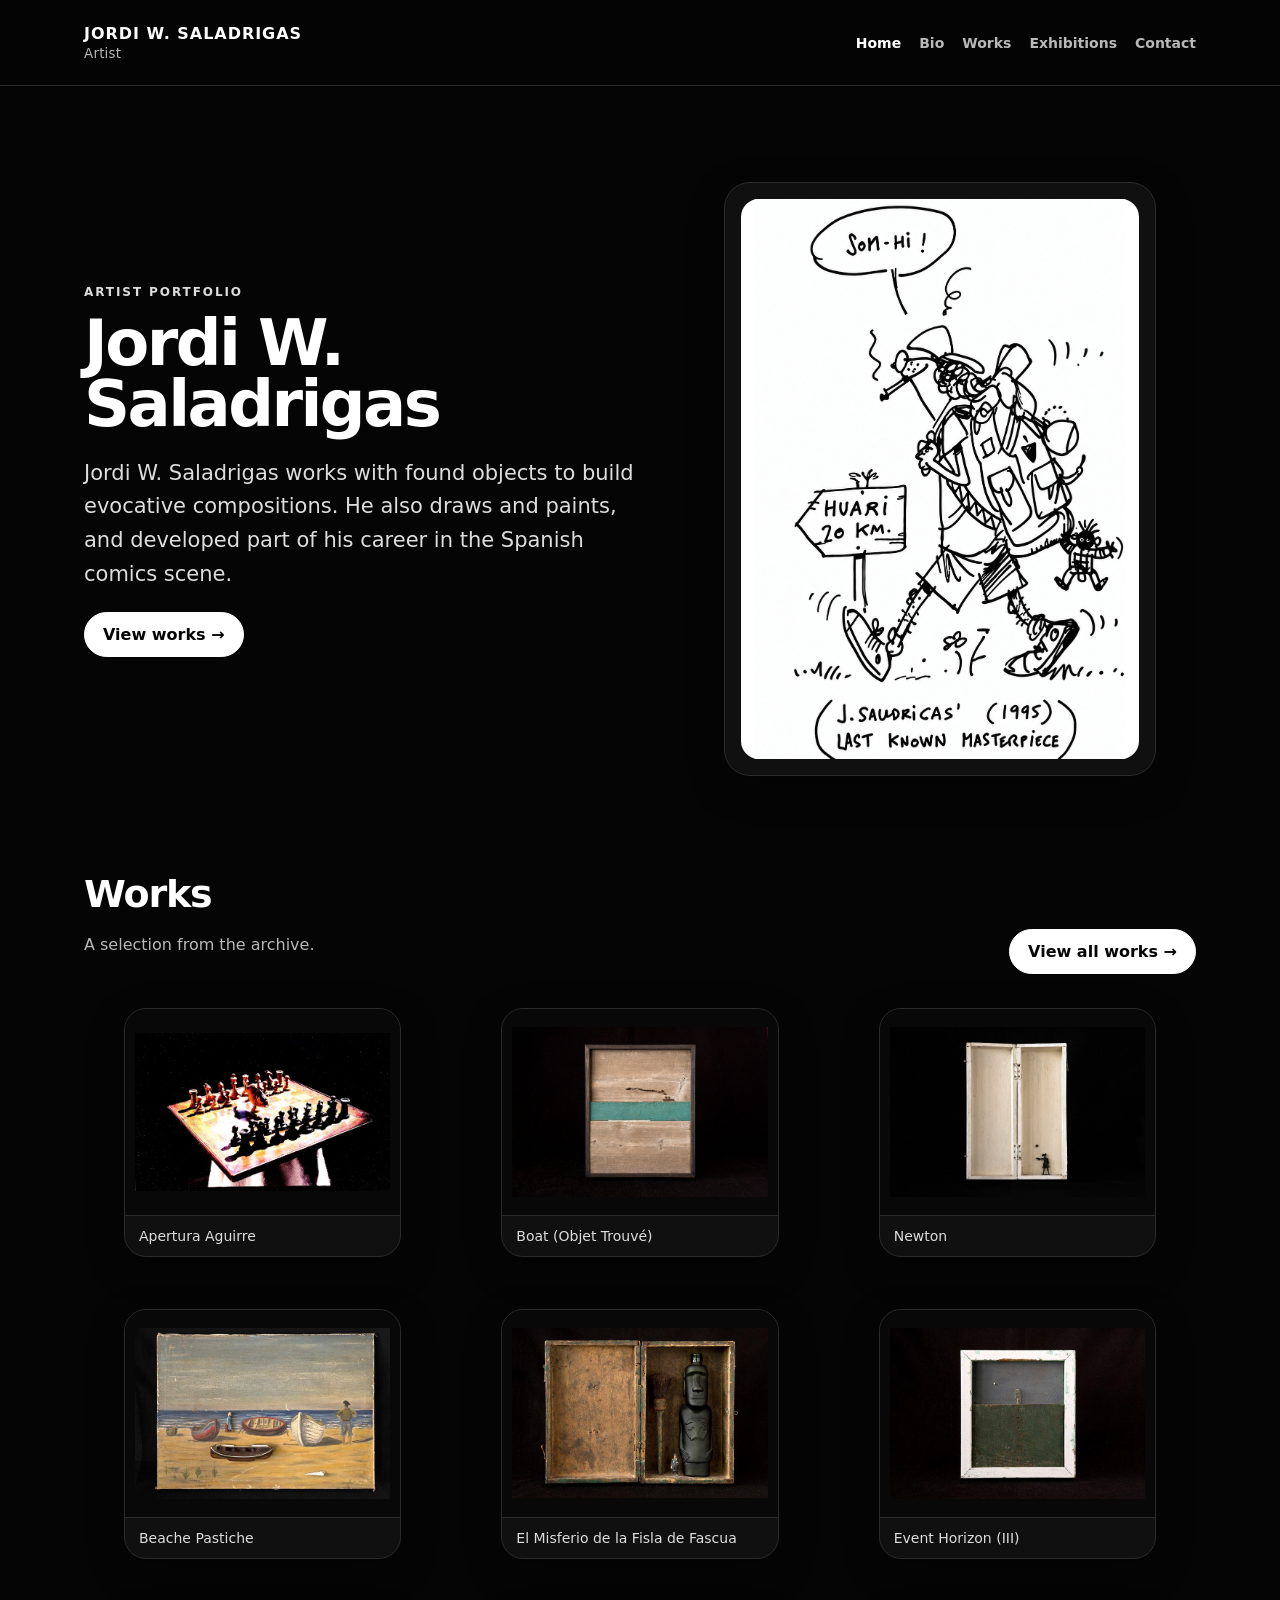
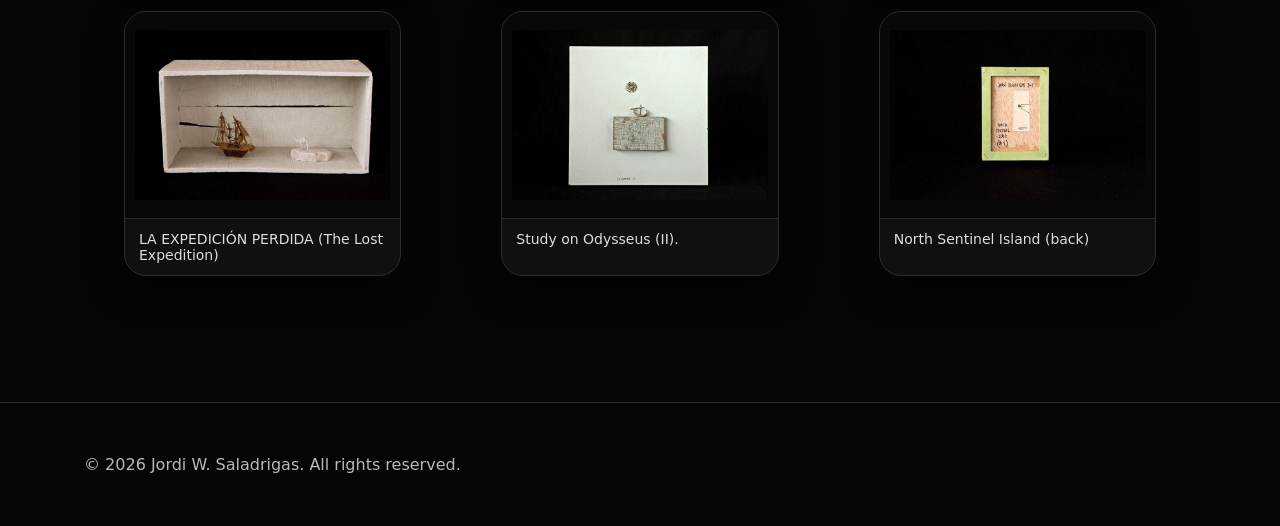
==== index.html @ 81914ebd "Apply renumbered artwork order" ====
<!doctype html><html lang="en"><head><meta charset="utf-8"><meta name="viewport" content="width=device-width, initial-scale=1"><title>Jordi W. Saladrigas — Home</title><link rel="stylesheet" href="styles.css?v=black-organized-1"></head><body><header><div class="wrap nav"><a class="brand" href="index.html">JORDI W. SALADRIGAS<small>Artist</small></a><nav class="menu"><a href="index.html" class="active">Home</a><a href="bio.html">Bio</a><a href="selected-works.html">Works</a><a href="exhibitions.html">Exhibitions</a><a href="contact.html">Contact</a></nav></div></header><main class="wrap"><section class="hero"><div><div class="kicker">Artist portfolio</div><h1>Jordi W. Saladrigas</h1><p class="lead">Jordi W. Saladrigas works with found objects to build evocative compositions. He also draws and paints, and developed part of his career in the Spanish comics scene.</p><p><a class="button" href="selected-works.html">View works →</a></p></div><figure class="hero-card"><img src="assets/hero.jpg?v=2" alt="Featured work" onerror="this.closest('figure').style.display='none'"></figure></section><section class="section"><div class="section-head"><div><h2>Works</h2><p class="sub">A selection from the archive.</p></div><a class="button" href="selected-works.html">View all works →</a></div><div class="grid" id="home-grid"></div></section><dialog id="lb" onclick="if(event.target===this)this.close()"><button class="close" onclick="this.closest('dialog').close()">Close</button><div class="lightbox"><img id="lbimg" alt="Work"></div></dialog></main><footer><div class="wrap">© <span id="y"></span> Jordi W. Saladrigas. All rights reserved.</div></footer><script>
const homeWorks=['01','02','03','07','08','09','10','11','112'];
async function buildHome(){let titles={};try{const r=await fetch('assets/titles.json',{cache:'no-store'});if(r.ok)titles=await r.json()}catch(e){}const grid=document.getElementById('home-grid');homeWorks.forEach(n=>{const file='work'+n+'.jpg',title=(titles[file]||'Untitled').trim()||'Untitled';const f=document.createElement('figure');f.className='tile';f.innerHTML='<img src="assets/'+file+'" alt="'+title+'" loading="lazy"><figcaption class="cap">'+title+'</figcaption>';const img=f.querySelector('img');img.onclick=()=>openLightbox(img);img.onerror=()=>f.remove();grid.appendChild(f)})}
function openLightbox(img){const lb=document.getElementById('lb'),im=document.getElementById('lbimg');im.src=img.src;im.alt=img.alt||'Work';lb.showModal()}
document.addEventListener('DOMContentLoaded',()=>{document.getElementById('y').textContent=new Date().getFullYear();buildHome()});
</script></body></html>
---- styles.css ----
:root{--bg:#050505;--paper:#101010;--ink:#fff;--muted:#b8b8b8;--line:#2b2b2b;--accent:#fff;--shadow:0 12px 35px rgba(0,0,0,.34)}
*{box-sizing:border-box}html{scroll-behavior:smooth}html,body{margin:0!important;padding:0!important;background:var(--bg)!important;color:var(--ink)!important;font-family:Inter,system-ui,-apple-system,Segoe UI,Roboto,Arial,sans-serif;overflow-x:hidden}body{min-width:0}a{color:inherit;text-decoration:none}img{max-width:100%;display:block}.wrap{width:100%;max-width:1160px;margin:0 auto;padding:24px}
header{position:sticky;top:0;z-index:10;background:rgba(5,5,5,.94)!important;backdrop-filter:blur(10px);border-bottom:1px solid var(--line)}.nav{display:flex;align-items:center;justify-content:space-between;gap:24px}.brand{font-weight:800;letter-spacing:.06em;font-size:16px;flex:0 0 auto}.brand small{display:block;font-weight:400;letter-spacing:.02em;color:var(--muted);margin-top:3px}.menu{display:flex;gap:18px;align-items:center;justify-content:flex-end;flex-wrap:wrap;font-weight:600;font-size:14px;color:var(--muted)}.menu a.active,.menu a:hover{color:var(--ink)}
.hero{display:grid;grid-template-columns:minmax(0,1.05fr) minmax(0,.95fr);gap:34px;align-items:center;padding:56px 0 34px}.kicker{text-transform:uppercase;letter-spacing:.16em;color:#ddd;font-size:12px;font-weight:800}h1{font-size:clamp(34px,5vw,64px);line-height:.96;margin:14px 0 18px;letter-spacing:-.04em}h2{font-size:clamp(25px,3vw,38px);margin:0 0 14px;letter-spacing:-.03em}h3{font-size:20px;margin:0 0 12px}.lead{font-size:clamp(17px,1.7vw,21px);line-height:1.6;color:#ddd;max-width:680px}.sub{color:var(--muted);line-height:1.6}
.hero-card,.hero-figure{background:var(--paper)!important;border:1px solid var(--line);border-radius:26px;padding:16px;box-shadow:var(--shadow);overflow:hidden}.hero-card img,.hero-figure img{width:100%;max-height:560px;object-fit:contain;border-radius:18px;background:#fff}.section{padding:46px 0;scroll-margin-top:90px}.section-head{display:flex;align-items:flex-end;justify-content:space-between;gap:20px;margin-bottom:18px}.grid{display:grid;grid-template-columns:repeat(3,minmax(0,1fr));gap:20px}.tile{position:relative;background:var(--paper)!important;border:1px solid var(--line);border-radius:22px;overflow:hidden;box-shadow:var(--shadow)}.tile img{width:100%;aspect-ratio:4/3;object-fit:contain;background:#080808;cursor:zoom-in;padding:10px}.tile .cap,.cap{position:static!important;padding:12px 14px;color:#ddd!important;font-size:14px;border-top:1px solid var(--line);background:transparent!important}
.card{background:var(--paper)!important;border:1px solid var(--line);border-radius:24px;padding:24px;box-shadow:var(--shadow);line-height:1.7;max-width:100%;overflow-wrap:anywhere}.list{list-style:none;margin:0;padding:0}.list li{padding:14px 0;border-bottom:1px solid var(--line);color:#ddd}.button{display:inline-flex;align-items:center;gap:8px;background:#fff;color:#050505;border:1px solid #fff;border-radius:999px;padding:12px 18px;font-weight:700}.button:hover{background:#d8d8d8;border-color:#d8d8d8}.button:focus-visible,a:focus-visible,button:focus-visible{outline:3px solid #fff;outline-offset:3px}footer{border-top:1px solid var(--line);color:var(--muted);padding:28px 0;margin-top:40px}dialog{border:none;padding:0;background:transparent}dialog::backdrop{background:rgba(0,0,0,.88)}.lightbox{max-width:min(94vw,1180px);max-height:92vh}.lightbox img{max-width:100%;max-height:90vh;width:auto;height:auto;background:#fff}.close{position:fixed;top:18px;right:20px;border:1px solid rgba(255,255,255,.4);background:rgba(0,0,0,.72);color:#fff;border-radius:999px;padding:9px 14px;cursor:pointer;font-weight:700}
@media(max-width:880px){.wrap{padding:20px}.hero{grid-template-columns:1fr;padding-top:28px}.grid{grid-template-columns:repeat(2,minmax(0,1fr))}.section-head{align-items:flex-start;flex-direction:column}}@media(max-width:560px){.wrap{padding:16px}.nav{flex-direction:column;align-items:flex-start;gap:12px}.brand{font-size:15px}.menu{width:100%;display:grid;grid-template-columns:repeat(2,minmax(0,1fr));gap:8px;font-size:13px}.menu a{padding:9px 10px;border:1px solid var(--line);border-radius:999px;background:#101010;text-align:center;white-space:normal}h1{font-size:36px;line-height:1.02}h2{font-size:28px}.hero{gap:20px;padding:28px 0 20px}.section{padding:30px 0}.grid{grid-template-columns:1fr;gap:16px}.button{width:100%;justify-content:center;text-align:center;white-space:normal}.card{padding:18px}}
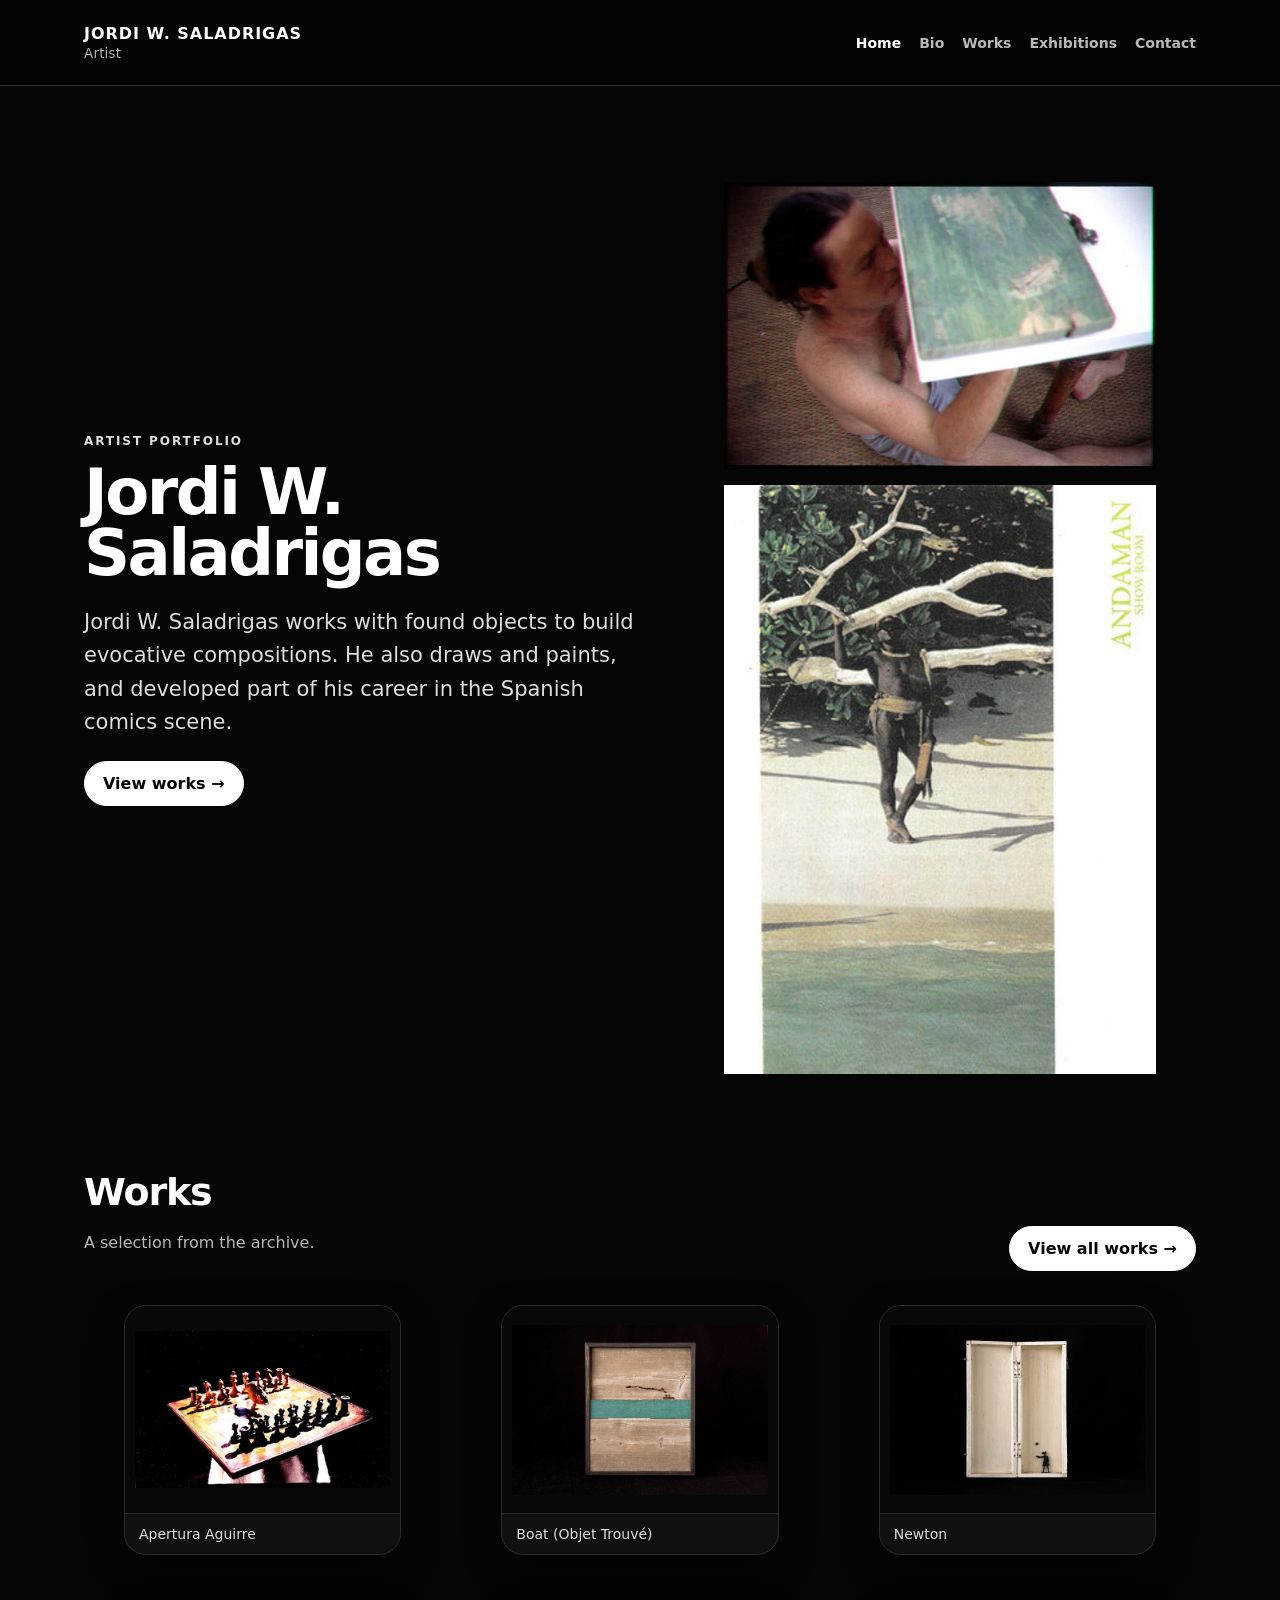
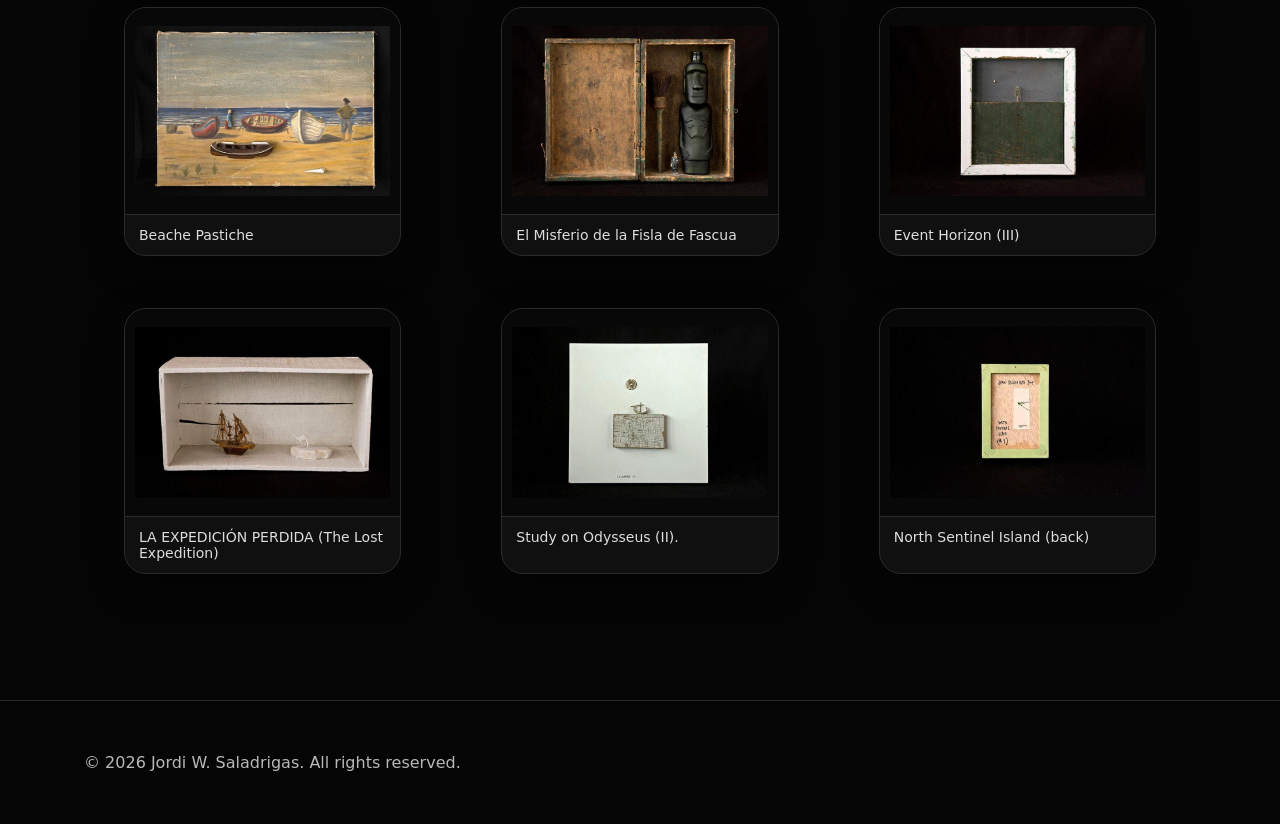
==== commit 87bbccc6: "Feature archive images on homepage" ====
--- a/index.html
+++ b/index.html
@@ -1,4 +1,4 @@
-<!doctype html><html lang="en"><head><meta charset="utf-8"><meta name="viewport" content="width=device-width, initial-scale=1"><title>Jordi W. Saladrigas — Home</title><link rel="stylesheet" href="styles.css?v=black-organized-1"></head><body><header><div class="wrap nav"><a class="brand" href="index.html">JORDI W. SALADRIGAS<small>Artist</small></a><nav class="menu"><a href="index.html" class="active">Home</a><a href="bio.html">Bio</a><a href="selected-works.html">Works</a><a href="exhibitions.html">Exhibitions</a><a href="contact.html">Contact</a></nav></div></header><main class="wrap"><section class="hero"><div><div class="kicker">Artist portfolio</div><h1>Jordi W. Saladrigas</h1><p class="lead">Jordi W. Saladrigas works with found objects to build evocative compositions. He also draws and paints, and developed part of his career in the Spanish comics scene.</p><p><a class="button" href="selected-works.html">View works →</a></p></div><figure class="hero-card"><img src="assets/hero.jpg?v=2" alt="Featured work" onerror="this.closest('figure').style.display='none'"></figure></section><section class="section"><div class="section-head"><div><h2>Works</h2><p class="sub">A selection from the archive.</p></div><a class="button" href="selected-works.html">View all works →</a></div><div class="grid" id="home-grid"></div></section><dialog id="lb" onclick="if(event.target===this)this.close()"><button class="close" onclick="this.closest('dialog').close()">Close</button><div class="lightbox"><img id="lbimg" alt="Work"></div></dialog></main><footer><div class="wrap">© <span id="y"></span> Jordi W. Saladrigas. All rights reserved.</div></footer><script>
+<!doctype html><html lang="en"><head><meta charset="utf-8"><meta name="viewport" content="width=device-width, initial-scale=1"><title>Jordi W. Saladrigas — Home</title><link rel="stylesheet" href="styles.css?v=main-feature-2"></head><body><header><div class="wrap nav"><a class="brand" href="index.html">JORDI W. SALADRIGAS<small>Artist</small></a><nav class="menu"><a href="index.html" class="active">Home</a><a href="bio.html">Bio</a><a href="selected-works.html">Works</a><a href="exhibitions.html">Exhibitions</a><a href="contact.html">Contact</a></nav></div></header><main class="wrap"><section class="hero"><div><div class="kicker">Artist portfolio</div><h1>Jordi W. Saladrigas</h1><p class="lead">Jordi W. Saladrigas works with found objects to build evocative compositions. He also draws and paints, and developed part of his career in the Spanish comics scene.</p><p><a class="button" href="selected-works.html">View works →</a></p></div><div class="hero-pair" aria-label="Archive images"><figure><img src="assets/JWS20.jpg" alt="Jordi W. Saladrigas in the studio"></figure><figure><img src="assets/poster30.jpg" alt="Andaman Shop Room poster"></figure></div></section><section class="section"><div class="section-head"><div><h2>Works</h2><p class="sub">A selection from the archive.</p></div><a class="button" href="selected-works.html">View all works →</a></div><div class="grid" id="home-grid"></div></section><dialog id="lb" onclick="if(event.target===this)this.close()"><button class="close" onclick="this.closest('dialog').close()">Close</button><div class="lightbox"><img id="lbimg" alt="Work"></div></dialog></main><footer><div class="wrap">© <span id="y"></span> Jordi W. Saladrigas. All rights reserved.</div></footer><script>
 const homeWorks=['01','02','03','07','08','09','10','11','112'];
 async function buildHome(){let titles={};try{const r=await fetch('assets/titles.json',{cache:'no-store'});if(r.ok)titles=await r.json()}catch(e){}const grid=document.getElementById('home-grid');homeWorks.forEach(n=>{const file='work'+n+'.jpg',title=(titles[file]||'Untitled').trim()||'Untitled';const f=document.createElement('figure');f.className='tile';f.innerHTML='<img src="assets/'+file+'" alt="'+title+'" loading="lazy"><figcaption class="cap">'+title+'</figcaption>';const img=f.querySelector('img');img.onclick=()=>openLightbox(img);img.onerror=()=>f.remove();grid.appendChild(f)})}
 function openLightbox(img){const lb=document.getElementById('lb'),im=document.getElementById('lbimg');im.src=img.src;im.alt=img.alt||'Work';lb.showModal()}
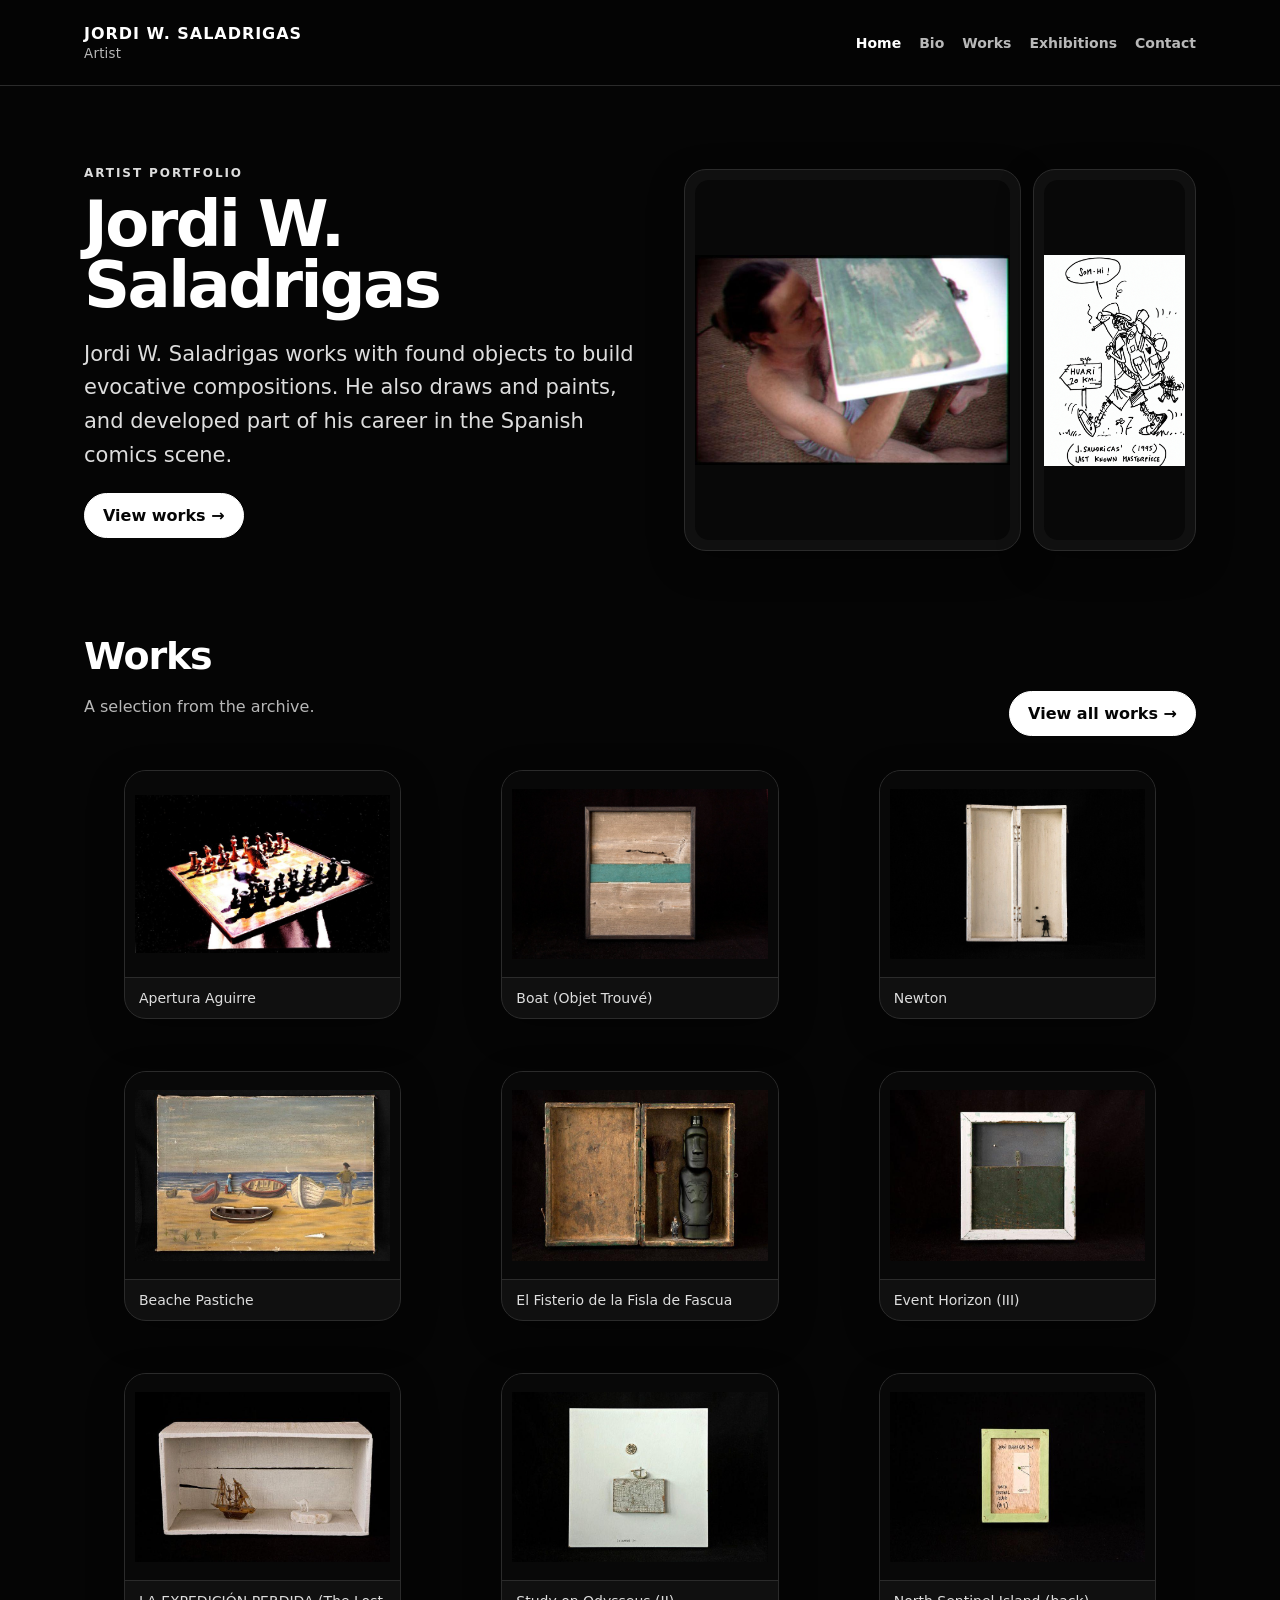
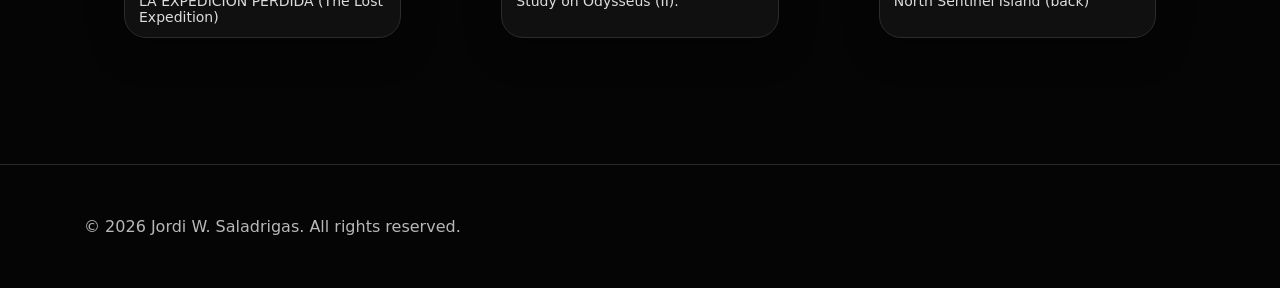
==== commit 1b61165d: "Feature self portrait on landing page" ====
--- a/index.html
+++ b/index.html
@@ -1,6 +1 @@
-<!doctype html><html lang="en"><head><meta charset="utf-8"><meta name="viewport" content="width=device-width, initial-scale=1"><title>Jordi W. Saladrigas — Home</title><link rel="stylesheet" href="styles.css?v=main-feature-2"></head><body><header><div class="wrap nav"><a class="brand" href="index.html">JORDI W. SALADRIGAS<small>Artist</small></a><nav class="menu"><a href="index.html" class="active">Home</a><a href="bio.html">Bio</a><a href="selected-works.html">Works</a><a href="exhibitions.html">Exhibitions</a><a href="contact.html">Contact</a></nav></div></header><main class="wrap"><section class="hero"><div><div class="kicker">Artist portfolio</div><h1>Jordi W. Saladrigas</h1><p class="lead">Jordi W. Saladrigas works with found objects to build evocative compositions. He also draws and paints, and developed part of his career in the Spanish comics scene.</p><p><a class="button" href="selected-works.html">View works →</a></p></div><div class="hero-pair" aria-label="Archive images"><figure><img src="assets/JWS20.jpg" alt="Jordi W. Saladrigas in the studio"></figure><figure><img src="assets/poster30.jpg" alt="Andaman Shop Room poster"></figure></div></section><section class="section"><div class="section-head"><div><h2>Works</h2><p class="sub">A selection from the archive.</p></div><a class="button" href="selected-works.html">View all works →</a></div><div class="grid" id="home-grid"></div></section><dialog id="lb" onclick="if(event.target===this)this.close()"><button class="close" onclick="this.closest('dialog').close()">Close</button><div class="lightbox"><img id="lbimg" alt="Work"></div></dialog></main><footer><div class="wrap">© <span id="y"></span> Jordi W. Saladrigas. All rights reserved.</div></footer><script>
-const homeWorks=['01','02','03','07','08','09','10','11','112'];
-async function buildHome(){let titles={};try{const r=await fetch('assets/titles.json',{cache:'no-store'});if(r.ok)titles=await r.json()}catch(e){}const grid=document.getElementById('home-grid');homeWorks.forEach(n=>{const file='work'+n+'.jpg',title=(titles[file]||'Untitled').trim()||'Untitled';const f=document.createElement('figure');f.className='tile';f.innerHTML='<img src="assets/'+file+'" alt="'+title+'" loading="lazy"><figcaption class="cap">'+title+'</figcaption>';const img=f.querySelector('img');img.onclick=()=>openLightbox(img);img.onerror=()=>f.remove();grid.appendChild(f)})}
-function openLightbox(img){const lb=document.getElementById('lb'),im=document.getElementById('lbimg');im.src=img.src;im.alt=img.alt||'Work';lb.showModal()}
-document.addEventListener('DOMContentLoaded',()=>{document.getElementById('y').textContent=new Date().getFullYear();buildHome()});
-</script></body></html>
+<!doctype html><html lang="en"><head><meta charset="utf-8"><meta name="viewport" content="width=device-width, initial-scale=1"><title>Jordi W. Saladrigas — Home</title><link rel="stylesheet" href="styles.css?v=main-feature-2"></head><body><header><div class="wrap nav"><a class="brand" href="index.html">JORDI W. SALADRIGAS<small>Artist</small></a><nav class="menu"><a href="index.html" class="active">Home</a><a href="bio.html">Bio</a><a href="selected-works.html">Works</a><a href="exhibitions.html">Exhibitions</a><a href="contact.html">Contact</a></nav></div></header><main class="wrap"><section class="hero"><div><div class="kicker">Artist portfolio</div><h1>Jordi W. Saladrigas</h1><p class="lead">Jordi W. Saladrigas works with found objects to build evocative compositions. He also draws and paints, and developed part of his career in the Spanish comics scene.</p><p><a class="button" href="selected-works.html">View works →</a></p></div><div class="hero-pair" aria-label="Archive images"><figure><img src="assets/JWS20.jpg" alt="Jordi W. Saladrigas in the studio"></figure><figure><img src="assets/work61.jpg" alt="Self Portrait in South America"></figure></div></section><section class="section"><div class="section-head"><div><h2>Works</h2><p class="sub">A selection from the archive.</p></div><a class="button" href="selected-works.html">View all works →</a></div><div class="grid" id="home-grid"></div></section><dialog id="lb" onclick="if(event.target===this)this.close()"><button class="close" onclick="this.closest('dialog').close()">Close</button><div class="lightbox"><img id="lbimg" alt="Work"></div></dialog></main><footer><div class="wrap">© <span id="y"></span> Jordi W. Saladrigas. All rights reserved.</div></footer><script>const homeWorks=['01','02','03','07','08','09','10','11','112'];async function buildHome(){let titles={};try{const r=await fetch('assets/titles.json',{cache:'no-store'});if(r.ok)titles=await r.json()}catch(e){}const grid=document.getElementById('home-grid');homeWorks.forEach(n=>{const file='work'+n+'.jpg',title=(titles[file]||'Untitled').trim()||'Untitled';const f=document.createElement('figure');f.className='tile';f.innerHTML='<img src="assets/'+file+'" alt="'+title+'" loading="lazy"><figcaption class="cap">'+title+'</figcaption>';const img=f.querySelector('img');img.onclick=()=>openLightbox(img);img.onerror=()=>f.remove();grid.appendChild(f)})}function openLightbox(img){const lb=document.getElementById('lb'),im=document.getElementById('lbimg');im.src=img.src;im.alt=img.alt||'Work';lb.showModal()}document.addEventListener('DOMContentLoaded',()=>{document.getElementById('y').textContent=new Date().getFullYear();buildHome()});</script></body></html>
--- a/styles.css
+++ b/styles.css
@@ -2,6 +2,8 @@
 *{box-sizing:border-box}html{scroll-behavior:smooth}html,body{margin:0!important;padding:0!important;background:var(--bg)!important;color:var(--ink)!important;font-family:Inter,system-ui,-apple-system,Segoe UI,Roboto,Arial,sans-serif;overflow-x:hidden}body{min-width:0}a{color:inherit;text-decoration:none}img{max-width:100%;display:block}.wrap{width:100%;max-width:1160px;margin:0 auto;padding:24px}
 header{position:sticky;top:0;z-index:10;background:rgba(5,5,5,.94)!important;backdrop-filter:blur(10px);border-bottom:1px solid var(--line)}.nav{display:flex;align-items:center;justify-content:space-between;gap:24px}.brand{font-weight:800;letter-spacing:.06em;font-size:16px;flex:0 0 auto}.brand small{display:block;font-weight:400;letter-spacing:.02em;color:var(--muted);margin-top:3px}.menu{display:flex;gap:18px;align-items:center;justify-content:flex-end;flex-wrap:wrap;font-weight:600;font-size:14px;color:var(--muted)}.menu a.active,.menu a:hover{color:var(--ink)}
 .hero{display:grid;grid-template-columns:minmax(0,1.05fr) minmax(0,.95fr);gap:34px;align-items:center;padding:56px 0 34px}.kicker{text-transform:uppercase;letter-spacing:.16em;color:#ddd;font-size:12px;font-weight:800}h1{font-size:clamp(34px,5vw,64px);line-height:.96;margin:14px 0 18px;letter-spacing:-.04em}h2{font-size:clamp(25px,3vw,38px);margin:0 0 14px;letter-spacing:-.03em}h3{font-size:20px;margin:0 0 12px}.lead{font-size:clamp(17px,1.7vw,21px);line-height:1.6;color:#ddd;max-width:680px}.sub{color:var(--muted);line-height:1.6}
-.hero-card,.hero-figure{background:var(--paper)!important;border:1px solid var(--line);border-radius:26px;padding:16px;box-shadow:var(--shadow);overflow:hidden}.hero-card img,.hero-figure img{width:100%;max-height:560px;object-fit:contain;border-radius:18px;background:#fff}.section{padding:46px 0;scroll-margin-top:90px}.section-head{display:flex;align-items:flex-end;justify-content:space-between;gap:20px;margin-bottom:18px}.grid{display:grid;grid-template-columns:repeat(3,minmax(0,1fr));gap:20px}.tile{position:relative;background:var(--paper)!important;border:1px solid var(--line);border-radius:22px;overflow:hidden;box-shadow:var(--shadow)}.tile img{width:100%;aspect-ratio:4/3;object-fit:contain;background:#080808;cursor:zoom-in;padding:10px}.tile .cap,.cap{position:static!important;padding:12px 14px;color:#ddd!important;font-size:14px;border-top:1px solid var(--line);background:transparent!important}
+.hero-card,.hero-figure{background:var(--paper)!important;border:1px solid var(--line);border-radius:26px;padding:16px;box-shadow:var(--shadow);overflow:hidden}.hero-card img,.hero-figure img{width:100%;max-height:560px;object-fit:contain;border-radius:18px;background:#080808}.hero-pair{display:grid;grid-template-columns:minmax(0,1.35fr) minmax(0,.65fr);gap:12px;align-items:stretch}.hero-pair figure{margin:0;background:var(--paper);border:1px solid var(--line);border-radius:22px;padding:10px;box-shadow:var(--shadow);overflow:hidden}.hero-pair img{width:100%;height:100%;min-height:360px;max-height:520px;object-fit:contain;border-radius:14px;background:#080808}.section{padding:46px 0;scroll-margin-top:90px}.section-head{display:flex;align-items:flex-end;justify-content:space-between;gap:20px;margin-bottom:18px}.grid{display:grid;grid-template-columns:repeat(3,minmax(0,1fr));gap:20px}.tile{position:relative;background:var(--paper)!important;border:1px solid var(--line);border-radius:22px;overflow:hidden;box-shadow:var(--shadow)}.tile img{width:100%;aspect-ratio:4/3;object-fit:contain;background:#080808;cursor:zoom-in;padding:10px}.tile .cap,.cap{position:static!important;padding:12px 14px;color:#ddd!important;font-size:14px;border-top:1px solid var(--line);background:transparent!important}
 .card{background:var(--paper)!important;border:1px solid var(--line);border-radius:24px;padding:24px;box-shadow:var(--shadow);line-height:1.7;max-width:100%;overflow-wrap:anywhere}.list{list-style:none;margin:0;padding:0}.list li{padding:14px 0;border-bottom:1px solid var(--line);color:#ddd}.button{display:inline-flex;align-items:center;gap:8px;background:#fff;color:#050505;border:1px solid #fff;border-radius:999px;padding:12px 18px;font-weight:700}.button:hover{background:#d8d8d8;border-color:#d8d8d8}.button:focus-visible,a:focus-visible,button:focus-visible{outline:3px solid #fff;outline-offset:3px}footer{border-top:1px solid var(--line);color:var(--muted);padding:28px 0;margin-top:40px}dialog{border:none;padding:0;background:transparent}dialog::backdrop{background:rgba(0,0,0,.88)}.lightbox{max-width:min(94vw,1180px);max-height:92vh}.lightbox img{max-width:100%;max-height:90vh;width:auto;height:auto;background:#fff}.close{position:fixed;top:18px;right:20px;border:1px solid rgba(255,255,255,.4);background:rgba(0,0,0,.72);color:#fff;border-radius:999px;padding:9px 14px;cursor:pointer;font-weight:700}
 @media(max-width:880px){.wrap{padding:20px}.hero{grid-template-columns:1fr;padding-top:28px}.grid{grid-template-columns:repeat(2,minmax(0,1fr))}.section-head{align-items:flex-start;flex-direction:column}}@media(max-width:560px){.wrap{padding:16px}.nav{flex-direction:column;align-items:flex-start;gap:12px}.brand{font-size:15px}.menu{width:100%;display:grid;grid-template-columns:repeat(2,minmax(0,1fr));gap:8px;font-size:13px}.menu a{padding:9px 10px;border:1px solid var(--line);border-radius:999px;background:#101010;text-align:center;white-space:normal}h1{font-size:36px;line-height:1.02}h2{font-size:28px}.hero{gap:20px;padding:28px 0 20px}.section{padding:30px 0}.grid{grid-template-columns:1fr;gap:16px}.button{width:100%;justify-content:center;text-align:center;white-space:normal}.card{padding:18px}}
+
+.series-tile{cursor:pointer}.series-tile img{cursor:pointer}.series-tile:focus-visible{outline:3px solid #fff;outline-offset:4px}.series-count{position:absolute;top:12px;right:12px;background:rgba(5,5,5,.84);color:#fff;border:1px solid rgba(255,255,255,.28);border-radius:999px;padding:7px 10px;font-size:12px;font-weight:700;pointer-events:none}.detail-head{padding-bottom:20px}.detail-head h1{margin-top:30px}.back-link{display:inline-block;color:var(--muted);font-weight:700}.back-link:hover{color:#fff}.detail-grid{display:grid;grid-template-columns:repeat(2,minmax(0,1fr));gap:24px}.detail-image{margin:0;background:var(--paper);border:1px solid var(--line);border-radius:22px;overflow:hidden;box-shadow:var(--shadow)}.detail-image img{width:100%;height:min(70vh,760px);object-fit:contain;background:#080808;cursor:zoom-in;padding:12px}.detail-image figcaption{padding:12px 14px;color:var(--muted);font-size:13px;border-top:1px solid var(--line)}@media(max-width:700px){.detail-grid{grid-template-columns:1fr}.detail-image img{height:auto;max-height:76vh}}
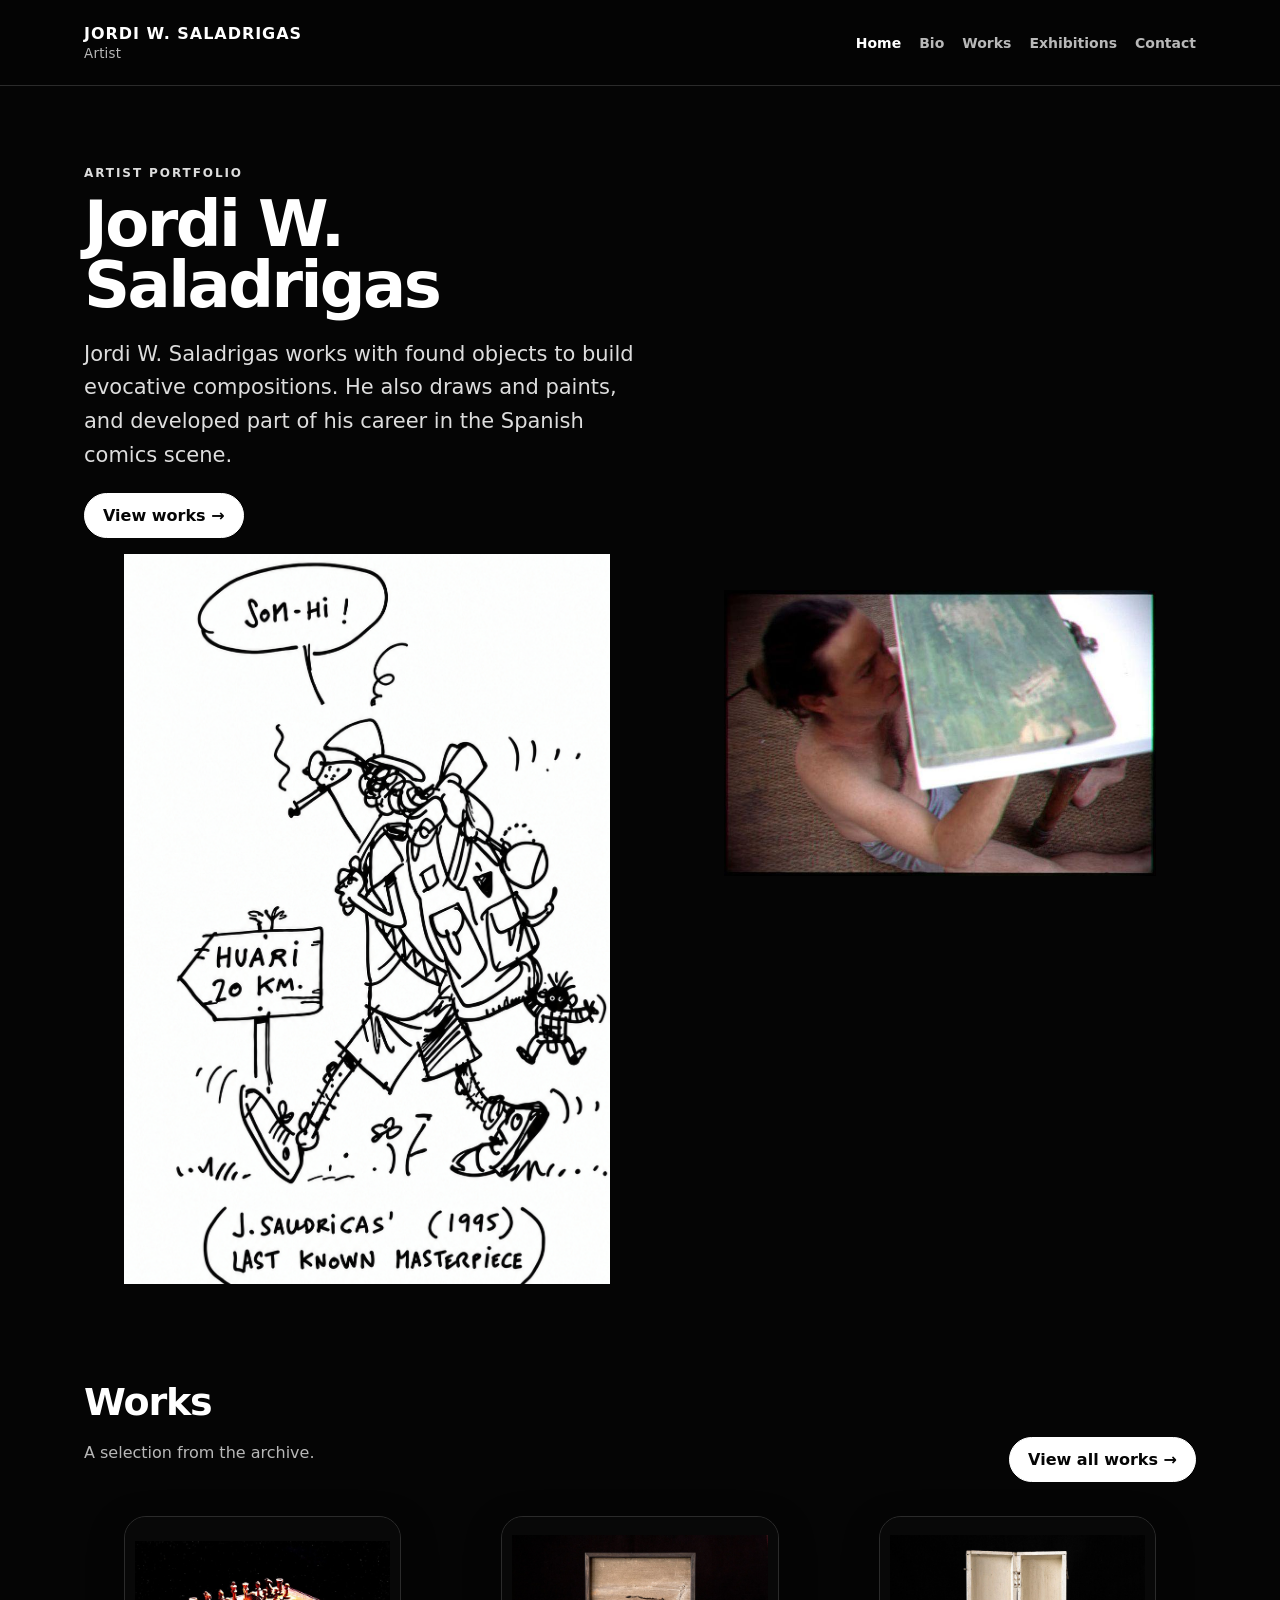
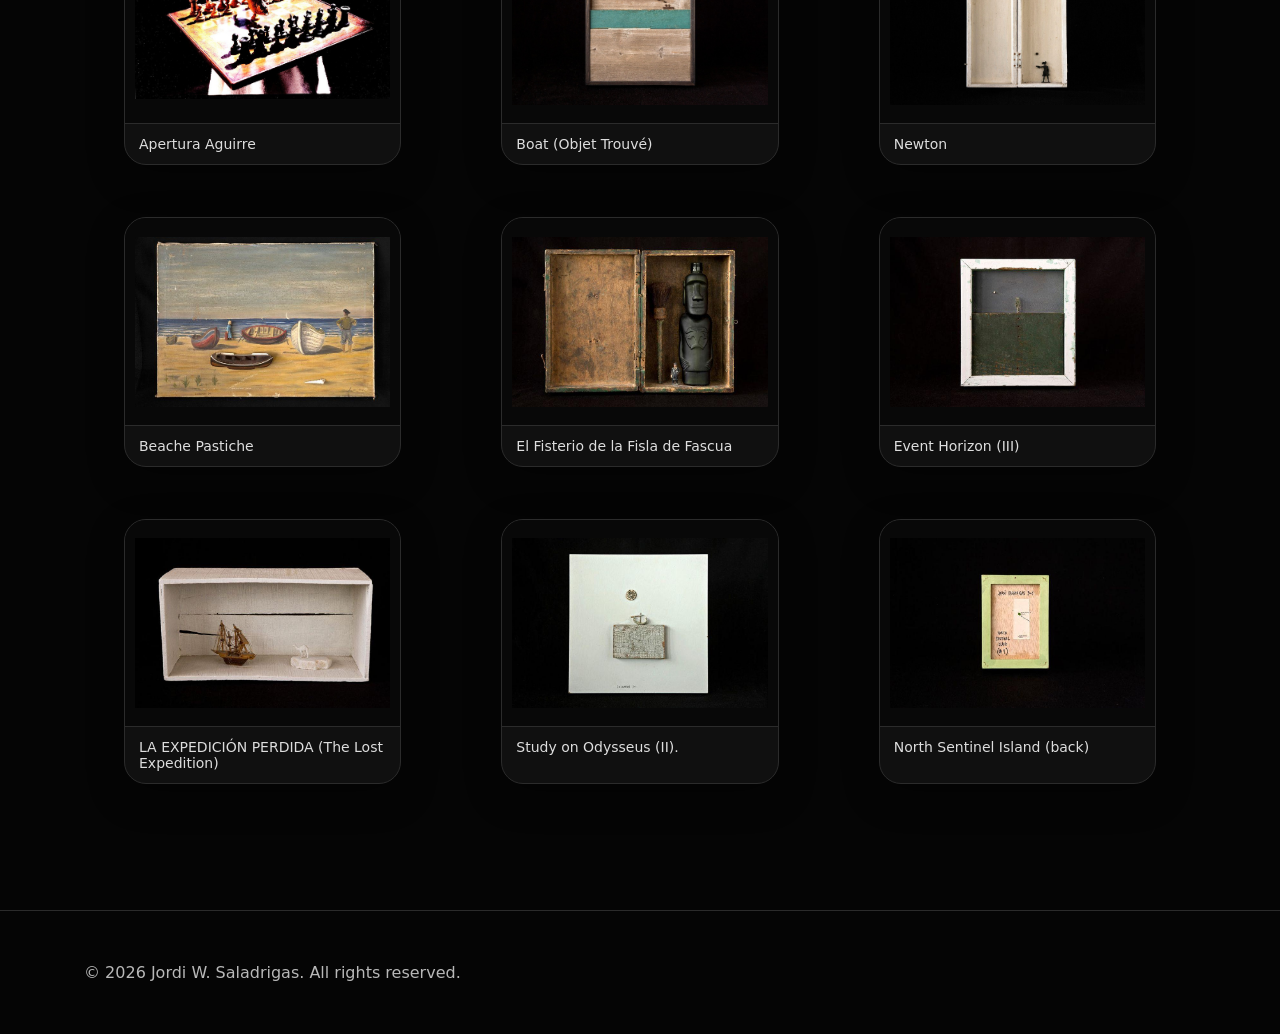
==== commit 9db00f2d: "Refine landing page hero layout" ====
--- a/index.html
+++ b/index.html
@@ -1 +1 @@
-<!doctype html><html lang="en"><head><meta charset="utf-8"><meta name="viewport" content="width=device-width, initial-scale=1"><title>Jordi W. Saladrigas — Home</title><link rel="stylesheet" href="styles.css?v=main-feature-2"></head><body><header><div class="wrap nav"><a class="brand" href="index.html">JORDI W. SALADRIGAS<small>Artist</small></a><nav class="menu"><a href="index.html" class="active">Home</a><a href="bio.html">Bio</a><a href="selected-works.html">Works</a><a href="exhibitions.html">Exhibitions</a><a href="contact.html">Contact</a></nav></div></header><main class="wrap"><section class="hero"><div><div class="kicker">Artist portfolio</div><h1>Jordi W. Saladrigas</h1><p class="lead">Jordi W. Saladrigas works with found objects to build evocative compositions. He also draws and paints, and developed part of his career in the Spanish comics scene.</p><p><a class="button" href="selected-works.html">View works →</a></p></div><div class="hero-pair" aria-label="Archive images"><figure><img src="assets/JWS20.jpg" alt="Jordi W. Saladrigas in the studio"></figure><figure><img src="assets/work61.jpg" alt="Self Portrait in South America"></figure></div></section><section class="section"><div class="section-head"><div><h2>Works</h2><p class="sub">A selection from the archive.</p></div><a class="button" href="selected-works.html">View all works →</a></div><div class="grid" id="home-grid"></div></section><dialog id="lb" onclick="if(event.target===this)this.close()"><button class="close" onclick="this.closest('dialog').close()">Close</button><div class="lightbox"><img id="lbimg" alt="Work"></div></dialog></main><footer><div class="wrap">© <span id="y"></span> Jordi W. Saladrigas. All rights reserved.</div></footer><script>const homeWorks=['01','02','03','07','08','09','10','11','112'];async function buildHome(){let titles={};try{const r=await fetch('assets/titles.json',{cache:'no-store'});if(r.ok)titles=await r.json()}catch(e){}const grid=document.getElementById('home-grid');homeWorks.forEach(n=>{const file='work'+n+'.jpg',title=(titles[file]||'Untitled').trim()||'Untitled';const f=document.createElement('figure');f.className='tile';f.innerHTML='<img src="assets/'+file+'" alt="'+title+'" loading="lazy"><figcaption class="cap">'+title+'</figcaption>';const img=f.querySelector('img');img.onclick=()=>openLightbox(img);img.onerror=()=>f.remove();grid.appendChild(f)})}function openLightbox(img){const lb=document.getElementById('lb'),im=document.getElementById('lbimg');im.src=img.src;im.alt=img.alt||'Work';lb.showModal()}document.addEventListener('DOMContentLoaded',()=>{document.getElementById('y').textContent=new Date().getFullYear();buildHome()});</script></body></html>
+<!doctype html><html lang="en"><head><meta charset="utf-8"><meta name="viewport" content="width=device-width, initial-scale=1"><title>Jordi W. Saladrigas — Home</title><link rel="stylesheet" href="styles.css?v=editorial-hero-1"></head><body><header><div class="wrap nav"><a class="brand" href="index.html">JORDI W. SALADRIGAS<small>Artist</small></a><nav class="menu"><a href="index.html" class="active">Home</a><a href="bio.html">Bio</a><a href="selected-works.html">Works</a><a href="exhibitions.html">Exhibitions</a><a href="contact.html">Contact</a></nav></div></header><main class="wrap"><section class="hero hero-editorial"><div class="hero-copy"><div class="kicker">Artist portfolio</div><h1>Jordi W. Saladrigas</h1><p class="lead">Jordi W. Saladrigas works with found objects to build evocative compositions. He also draws and paints, and developed part of his career in the Spanish comics scene.</p><p><a class="button" href="selected-works.html">View works →</a></p><figure class="hero-portrait"><img src="assets/work61.jpg" alt="Self Portrait in South America"></figure></div><figure class="hero-studio"><img src="assets/JWS20.jpg" alt="Jordi W. Saladrigas working on a piece"></figure></section><section class="section"><div class="section-head"><div><h2>Works</h2><p class="sub">A selection from the archive.</p></div><a class="button" href="selected-works.html">View all works →</a></div><div class="grid" id="home-grid"></div></section><dialog id="lb" onclick="if(event.target===this)this.close()"><button class="close" onclick="this.closest('dialog').close()">Close</button><div class="lightbox"><img id="lbimg" alt="Work"></div></dialog></main><footer><div class="wrap">© <span id="y"></span> Jordi W. Saladrigas. All rights reserved.</div></footer><script>const homeWorks=['01','02','03','07','08','09','10','11','112'];async function buildHome(){let titles={};try{const r=await fetch('assets/titles.json',{cache:'no-store'});if(r.ok)titles=await r.json()}catch(e){}const grid=document.getElementById('home-grid');homeWorks.forEach(n=>{const file='work'+n+'.jpg',title=(titles[file]||'Untitled').trim()||'Untitled';const f=document.createElement('figure');f.className='tile';f.innerHTML='<img src="assets/'+file+'" alt="'+title+'" loading="lazy"><figcaption class="cap">'+title+'</figcaption>';const img=f.querySelector('img');img.onclick=()=>openLightbox(img);img.onerror=()=>f.remove();grid.appendChild(f)})}function openLightbox(img){const lb=document.getElementById('lb'),im=document.getElementById('lbimg');im.src=img.src;im.alt=img.alt||'Work';lb.showModal()}document.addEventListener('DOMContentLoaded',()=>{document.getElementById('y').textContent=new Date().getFullYear();buildHome()});</script></body></html>
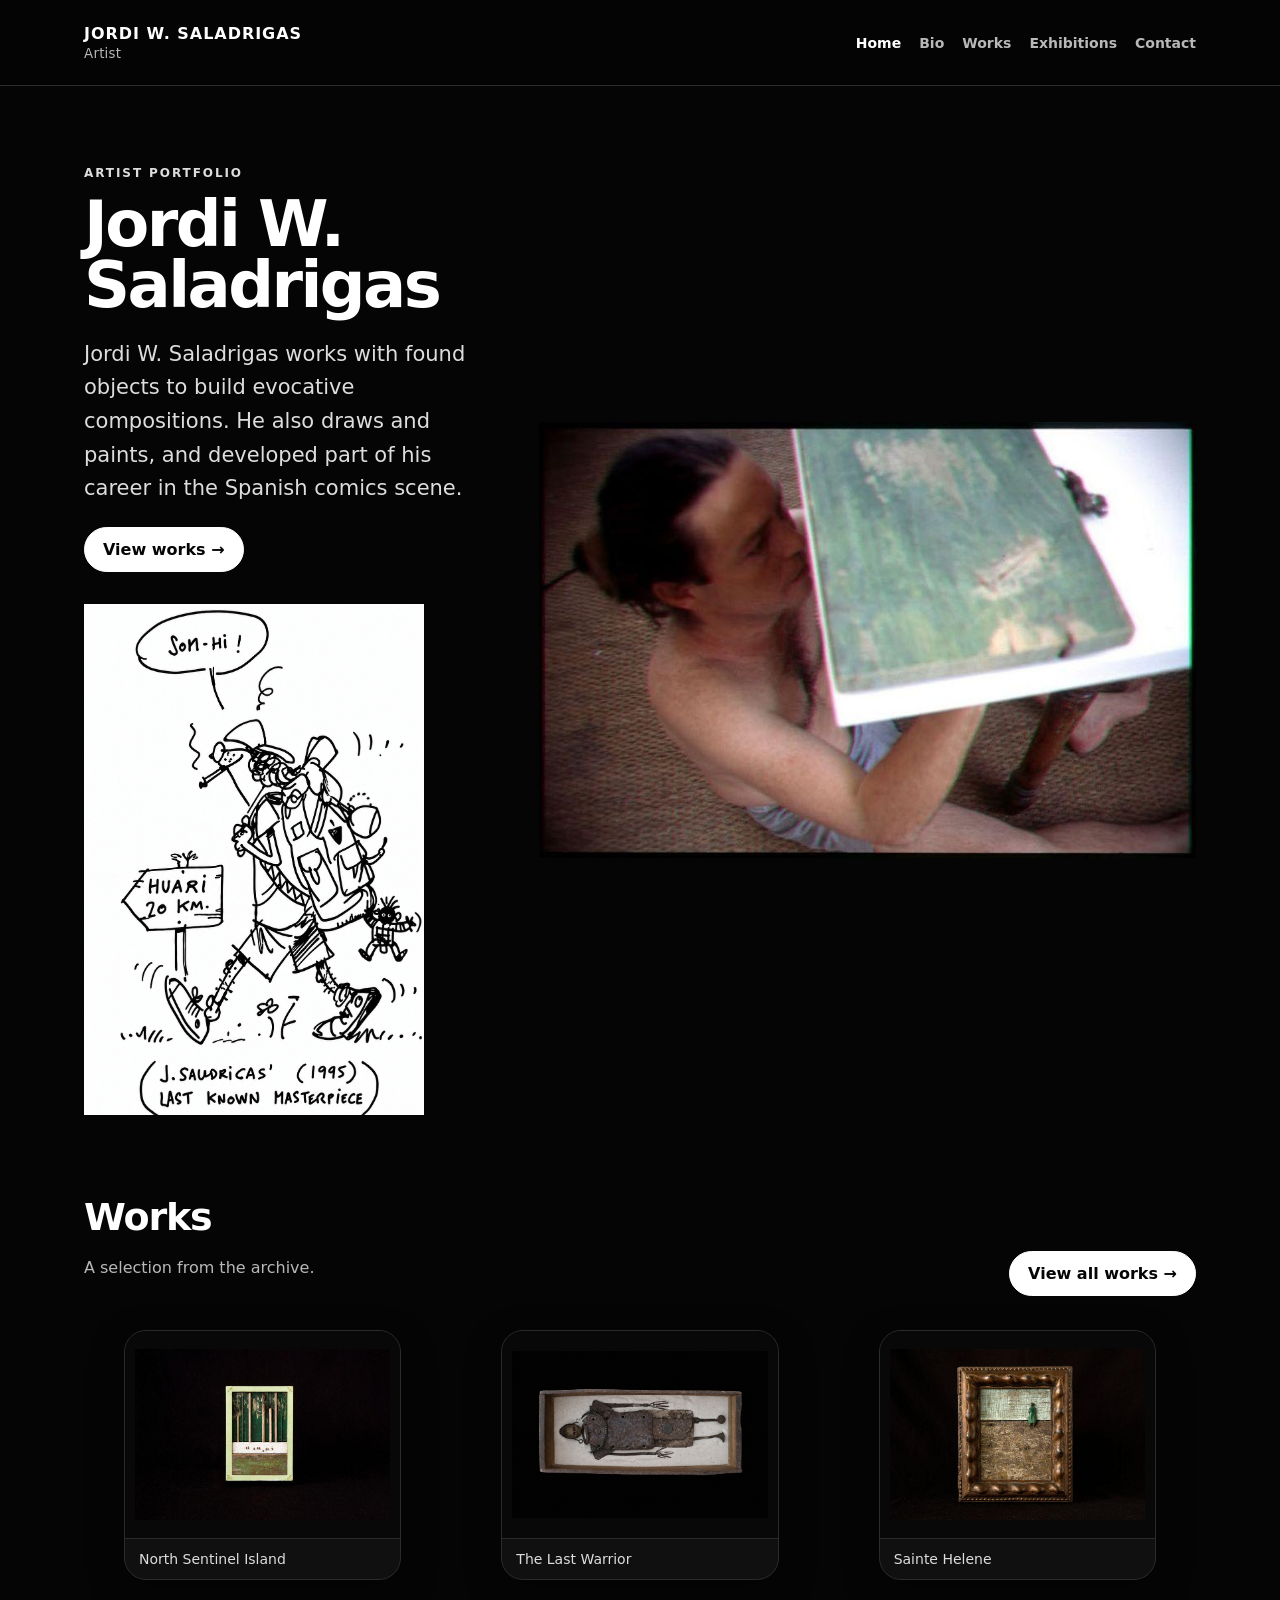
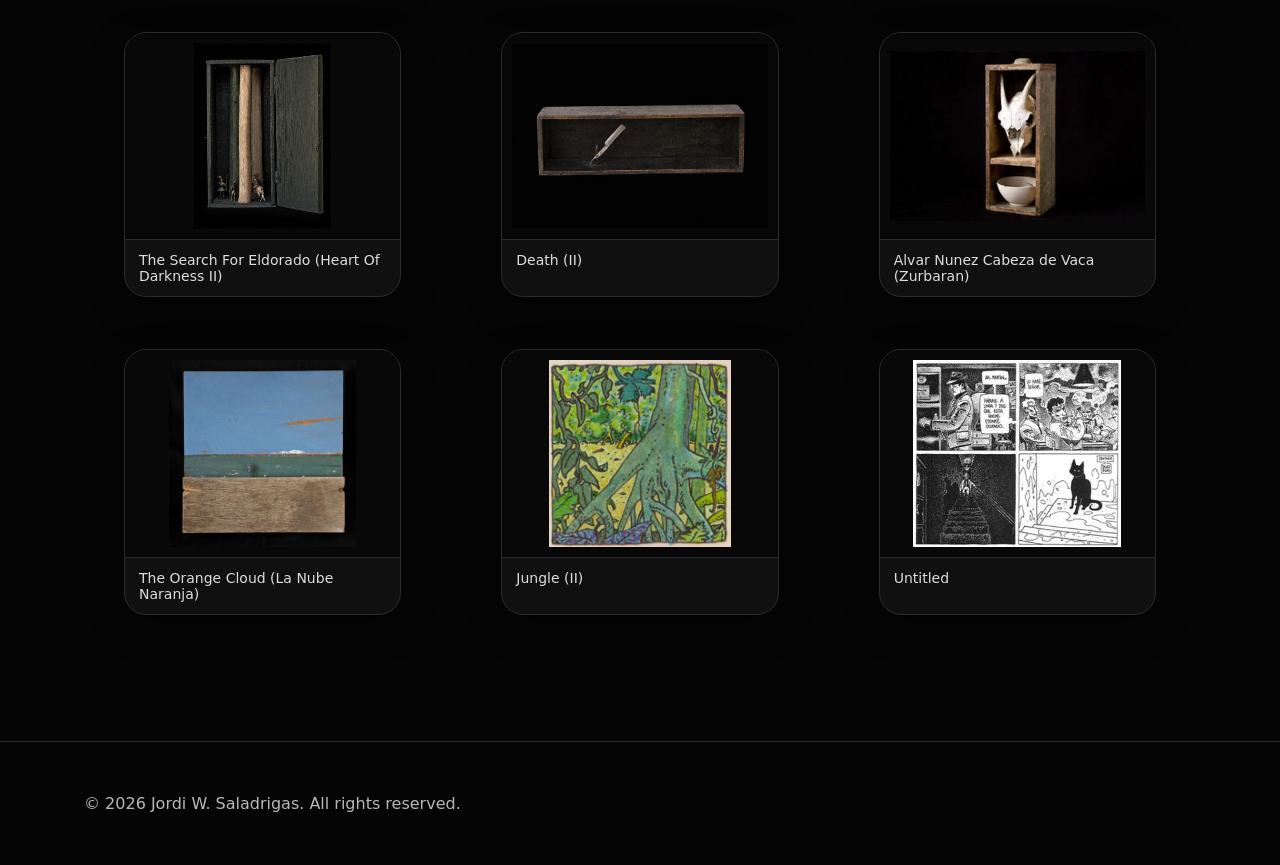
==== commit 2699a040: "Curate homepage work selection" ====
--- a/index.html
+++ b/index.html
@@ -1 +1 @@
-<!doctype html><html lang="en"><head><meta charset="utf-8"><meta name="viewport" content="width=device-width, initial-scale=1"><title>Jordi W. Saladrigas — Home</title><link rel="stylesheet" href="styles.css?v=editorial-hero-1"></head><body><header><div class="wrap nav"><a class="brand" href="index.html">JORDI W. SALADRIGAS<small>Artist</small></a><nav class="menu"><a href="index.html" class="active">Home</a><a href="bio.html">Bio</a><a href="selected-works.html">Works</a><a href="exhibitions.html">Exhibitions</a><a href="contact.html">Contact</a></nav></div></header><main class="wrap"><section class="hero hero-editorial"><div class="hero-copy"><div class="kicker">Artist portfolio</div><h1>Jordi W. Saladrigas</h1><p class="lead">Jordi W. Saladrigas works with found objects to build evocative compositions. He also draws and paints, and developed part of his career in the Spanish comics scene.</p><p><a class="button" href="selected-works.html">View works →</a></p><figure class="hero-portrait"><img src="assets/work61.jpg" alt="Self Portrait in South America"></figure></div><figure class="hero-studio"><img src="assets/JWS20.jpg" alt="Jordi W. Saladrigas working on a piece"></figure></section><section class="section"><div class="section-head"><div><h2>Works</h2><p class="sub">A selection from the archive.</p></div><a class="button" href="selected-works.html">View all works →</a></div><div class="grid" id="home-grid"></div></section><dialog id="lb" onclick="if(event.target===this)this.close()"><button class="close" onclick="this.closest('dialog').close()">Close</button><div class="lightbox"><img id="lbimg" alt="Work"></div></dialog></main><footer><div class="wrap">© <span id="y"></span> Jordi W. Saladrigas. All rights reserved.</div></footer><script>const homeWorks=['01','02','03','07','08','09','10','11','112'];async function buildHome(){let titles={};try{const r=await fetch('assets/titles.json',{cache:'no-store'});if(r.ok)titles=await r.json()}catch(e){}const grid=document.getElementById('home-grid');homeWorks.forEach(n=>{const file='work'+n+'.jpg',title=(titles[file]||'Untitled').trim()||'Untitled';const f=document.createElement('figure');f.className='tile';f.innerHTML='<img src="assets/'+file+'" alt="'+title+'" loading="lazy"><figcaption class="cap">'+title+'</figcaption>';const img=f.querySelector('img');img.onclick=()=>openLightbox(img);img.onerror=()=>f.remove();grid.appendChild(f)})}function openLightbox(img){const lb=document.getElementById('lb'),im=document.getElementById('lbimg');im.src=img.src;im.alt=img.alt||'Work';lb.showModal()}document.addEventListener('DOMContentLoaded',()=>{document.getElementById('y').textContent=new Date().getFullYear();buildHome()});</script></body></html>
+<!doctype html><html lang="en"><head><meta charset="utf-8"><meta name="viewport" content="width=device-width, initial-scale=1"><title>Jordi W. Saladrigas — Home</title><link rel="stylesheet" href="styles.css?v=homepage-selection-1"></head><body><header><div class="wrap nav"><a class="brand" href="index.html">JORDI W. SALADRIGAS<small>Artist</small></a><nav class="menu"><a href="index.html" class="active">Home</a><a href="bio.html">Bio</a><a href="selected-works.html">Works</a><a href="exhibitions.html">Exhibitions</a><a href="contact.html">Contact</a></nav></div></header><main class="wrap"><section class="hero hero-editorial"><div class="hero-copy"><div class="kicker">Artist portfolio</div><h1>Jordi W. Saladrigas</h1><p class="lead">Jordi W. Saladrigas works with found objects to build evocative compositions. He also draws and paints, and developed part of his career in the Spanish comics scene.</p><p><a class="button" href="selected-works.html">View works →</a></p><figure class="hero-portrait"><img src="assets/work61.jpg" alt="Self Portrait in South America"></figure></div><figure class="hero-studio"><img src="assets/JWS20.jpg" alt="Jordi W. Saladrigas working on a piece"></figure></section><section class="section"><div class="section-head"><div><h2>Works</h2><p class="sub">A selection from the archive.</p></div><a class="button" href="selected-works.html">View all works →</a></div><div class="grid" id="home-grid"></div></section><dialog id="lb" onclick="if(event.target===this)this.close()"><button class="close" onclick="this.closest('dialog').close()">Close</button><div class="lightbox"><img id="lbimg" alt="Work"></div></dialog></main><footer><div class="wrap">© <span id="y"></span> Jordi W. Saladrigas. All rights reserved.</div></footer><script>const homeWorks=['116','13','14','20','66','82','21','42','47'];async function buildHome(){let titles={};try{const r=await fetch('assets/titles.json',{cache:'no-store'});if(r.ok)titles=await r.json()}catch(e){}const grid=document.getElementById('home-grid');homeWorks.forEach(n=>{const file='work'+n+'.jpg',title=(titles[file]||'Untitled').trim()||'Untitled';const f=document.createElement('figure');f.className='tile';f.innerHTML='<img src="assets/'+file+'" alt="'+title+'" loading="lazy"><figcaption class="cap">'+title+'</figcaption>';const img=f.querySelector('img');img.onclick=()=>openLightbox(img);img.onerror=()=>f.remove();grid.appendChild(f)})}function openLightbox(img){const lb=document.getElementById('lb'),im=document.getElementById('lbimg');im.src=img.src;im.alt=img.alt||'Work';lb.showModal()}document.addEventListener('DOMContentLoaded',()=>{document.getElementById('y').textContent=new Date().getFullYear();buildHome()});</script></body></html>
--- a/styles.css
+++ b/styles.css
@@ -1,9 +1 @@
-:root{--bg:#050505;--paper:#101010;--ink:#fff;--muted:#b8b8b8;--line:#2b2b2b;--accent:#fff;--shadow:0 12px 35px rgba(0,0,0,.34)}
-*{box-sizing:border-box}html{scroll-behavior:smooth}html,body{margin:0!important;padding:0!important;background:var(--bg)!important;color:var(--ink)!important;font-family:Inter,system-ui,-apple-system,Segoe UI,Roboto,Arial,sans-serif;overflow-x:hidden}body{min-width:0}a{color:inherit;text-decoration:none}img{max-width:100%;display:block}.wrap{width:100%;max-width:1160px;margin:0 auto;padding:24px}
-header{position:sticky;top:0;z-index:10;background:rgba(5,5,5,.94)!important;backdrop-filter:blur(10px);border-bottom:1px solid var(--line)}.nav{display:flex;align-items:center;justify-content:space-between;gap:24px}.brand{font-weight:800;letter-spacing:.06em;font-size:16px;flex:0 0 auto}.brand small{display:block;font-weight:400;letter-spacing:.02em;color:var(--muted);margin-top:3px}.menu{display:flex;gap:18px;align-items:center;justify-content:flex-end;flex-wrap:wrap;font-weight:600;font-size:14px;color:var(--muted)}.menu a.active,.menu a:hover{color:var(--ink)}
-.hero{display:grid;grid-template-columns:minmax(0,1.05fr) minmax(0,.95fr);gap:34px;align-items:center;padding:56px 0 34px}.kicker{text-transform:uppercase;letter-spacing:.16em;color:#ddd;font-size:12px;font-weight:800}h1{font-size:clamp(34px,5vw,64px);line-height:.96;margin:14px 0 18px;letter-spacing:-.04em}h2{font-size:clamp(25px,3vw,38px);margin:0 0 14px;letter-spacing:-.03em}h3{font-size:20px;margin:0 0 12px}.lead{font-size:clamp(17px,1.7vw,21px);line-height:1.6;color:#ddd;max-width:680px}.sub{color:var(--muted);line-height:1.6}
-.hero-card,.hero-figure{background:var(--paper)!important;border:1px solid var(--line);border-radius:26px;padding:16px;box-shadow:var(--shadow);overflow:hidden}.hero-card img,.hero-figure img{width:100%;max-height:560px;object-fit:contain;border-radius:18px;background:#080808}.hero-pair{display:grid;grid-template-columns:minmax(0,1.35fr) minmax(0,.65fr);gap:12px;align-items:stretch}.hero-pair figure{margin:0;background:var(--paper);border:1px solid var(--line);border-radius:22px;padding:10px;box-shadow:var(--shadow);overflow:hidden}.hero-pair img{width:100%;height:100%;min-height:360px;max-height:520px;object-fit:contain;border-radius:14px;background:#080808}.section{padding:46px 0;scroll-margin-top:90px}.section-head{display:flex;align-items:flex-end;justify-content:space-between;gap:20px;margin-bottom:18px}.grid{display:grid;grid-template-columns:repeat(3,minmax(0,1fr));gap:20px}.tile{position:relative;background:var(--paper)!important;border:1px solid var(--line);border-radius:22px;overflow:hidden;box-shadow:var(--shadow)}.tile img{width:100%;aspect-ratio:4/3;object-fit:contain;background:#080808;cursor:zoom-in;padding:10px}.tile .cap,.cap{position:static!important;padding:12px 14px;color:#ddd!important;font-size:14px;border-top:1px solid var(--line);background:transparent!important}
-.card{background:var(--paper)!important;border:1px solid var(--line);border-radius:24px;padding:24px;box-shadow:var(--shadow);line-height:1.7;max-width:100%;overflow-wrap:anywhere}.list{list-style:none;margin:0;padding:0}.list li{padding:14px 0;border-bottom:1px solid var(--line);color:#ddd}.button{display:inline-flex;align-items:center;gap:8px;background:#fff;color:#050505;border:1px solid #fff;border-radius:999px;padding:12px 18px;font-weight:700}.button:hover{background:#d8d8d8;border-color:#d8d8d8}.button:focus-visible,a:focus-visible,button:focus-visible{outline:3px solid #fff;outline-offset:3px}footer{border-top:1px solid var(--line);color:var(--muted);padding:28px 0;margin-top:40px}dialog{border:none;padding:0;background:transparent}dialog::backdrop{background:rgba(0,0,0,.88)}.lightbox{max-width:min(94vw,1180px);max-height:92vh}.lightbox img{max-width:100%;max-height:90vh;width:auto;height:auto;background:#fff}.close{position:fixed;top:18px;right:20px;border:1px solid rgba(255,255,255,.4);background:rgba(0,0,0,.72);color:#fff;border-radius:999px;padding:9px 14px;cursor:pointer;font-weight:700}
-@media(max-width:880px){.wrap{padding:20px}.hero{grid-template-columns:1fr;padding-top:28px}.grid{grid-template-columns:repeat(2,minmax(0,1fr))}.section-head{align-items:flex-start;flex-direction:column}}@media(max-width:560px){.wrap{padding:16px}.nav{flex-direction:column;align-items:flex-start;gap:12px}.brand{font-size:15px}.menu{width:100%;display:grid;grid-template-columns:repeat(2,minmax(0,1fr));gap:8px;font-size:13px}.menu a{padding:9px 10px;border:1px solid var(--line);border-radius:999px;background:#101010;text-align:center;white-space:normal}h1{font-size:36px;line-height:1.02}h2{font-size:28px}.hero{gap:20px;padding:28px 0 20px}.section{padding:30px 0}.grid{grid-template-columns:1fr;gap:16px}.button{width:100%;justify-content:center;text-align:center;white-space:normal}.card{padding:18px}}
-
-.series-tile{cursor:pointer}.series-tile img{cursor:pointer}.series-tile:focus-visible{outline:3px solid #fff;outline-offset:4px}.series-count{position:absolute;top:12px;right:12px;background:rgba(5,5,5,.84);color:#fff;border:1px solid rgba(255,255,255,.28);border-radius:999px;padding:7px 10px;font-size:12px;font-weight:700;pointer-events:none}.detail-head{padding-bottom:20px}.detail-head h1{margin-top:30px}.back-link{display:inline-block;color:var(--muted);font-weight:700}.back-link:hover{color:#fff}.detail-grid{display:grid;grid-template-columns:repeat(2,minmax(0,1fr));gap:24px}.detail-image{margin:0;background:var(--paper);border:1px solid var(--line);border-radius:22px;overflow:hidden;box-shadow:var(--shadow)}.detail-image img{width:100%;height:min(70vh,760px);object-fit:contain;background:#080808;cursor:zoom-in;padding:12px}.detail-image figcaption{padding:12px 14px;color:var(--muted);font-size:13px;border-top:1px solid var(--line)}@media(max-width:700px){.detail-grid{grid-template-columns:1fr}.detail-image img{height:auto;max-height:76vh}}
+:root{--bg:#050505;--paper:#101010;--ink:#fff;--muted:#b8b8b8;--line:#2b2b2b;--accent:#fff;--shadow:0 12px 35px rgba(0,0,0,.34)}*{box-sizing:border-box}html{scroll-behavior:smooth}html,body{margin:0!important;padding:0!important;background:var(--bg)!important;color:var(--ink)!important;font-family:Inter,system-ui,-apple-system,Segoe UI,Roboto,Arial,sans-serif;overflow-x:hidden}body{min-width:0}a{color:inherit;text-decoration:none}img{max-width:100%;display:block}.wrap{width:100%;max-width:1160px;margin:0 auto;padding:24px}header{position:sticky;top:0;z-index:10;background:rgba(5,5,5,.94)!important;backdrop-filter:blur(10px);border-bottom:1px solid var(--line)}.nav{display:flex;align-items:center;justify-content:space-between;gap:24px}.brand{font-weight:800;letter-spacing:.06em;font-size:16px;flex:0 0 auto}.brand small{display:block;font-weight:400;letter-spacing:.02em;color:var(--muted);margin-top:3px}.menu{display:flex;gap:18px;align-items:center;justify-content:flex-end;flex-wrap:wrap;font-weight:600;font-size:14px;color:var(--muted)}.menu a.active,.menu a:hover{color:var(--ink)}.hero{display:grid;grid-template-columns:minmax(0,1.05fr) minmax(0,.95fr);gap:34px;align-items:center;padding:56px 0 34px}.kicker{text-transform:uppercase;letter-spacing:.16em;color:#ddd;font-size:12px;font-weight:800}h1{font-size:clamp(34px,5vw,64px);line-height:.96;margin:14px 0 18px;letter-spacing:-.04em}h2{font-size:clamp(25px,3vw,38px);margin:0 0 14px;letter-spacing:-.03em}h3{font-size:20px;margin:0 0 12px}.lead{font-size:clamp(17px,1.7vw,21px);line-height:1.6;color:#ddd;max-width:680px}.sub{color:var(--muted);line-height:1.6}.hero-card,.hero-figure{background:var(--paper)!important;border:1px solid var(--line);border-radius:26px;padding:16px;box-shadow:var(--shadow);overflow:hidden}.hero-card img,.hero-figure img{width:100%;max-height:560px;object-fit:contain;border-radius:18px;background:#080808}.hero-editorial{grid-template-columns:minmax(0,.76fr) minmax(0,1.24fr);gap:52px;align-items:start}.hero-copy{min-width:0}.hero-portrait{margin:32px 0 0;width:min(100%,340px)}.hero-portrait img{width:100%;height:auto;display:block}.hero-studio{margin:0;align-self:center}.hero-studio img{width:100%;height:auto;display:block}.section{padding:46px 0;scroll-margin-top:90px}.section-head{display:flex;align-items:flex-end;justify-content:space-between;gap:20px;margin-bottom:18px}.grid{display:grid;grid-template-columns:repeat(3,minmax(0,1fr));gap:20px}.tile{position:relative;background:var(--paper)!important;border:1px solid var(--line);border-radius:22px;overflow:hidden;box-shadow:var(--shadow)}.tile img{width:100%;aspect-ratio:4/3;object-fit:contain;background:#080808;cursor:zoom-in;padding:10px}.tile .cap,.cap{position:static!important;padding:12px 14px;color:#ddd!important;font-size:14px;border-top:1px solid var(--line);background:transparent!important}.card{background:var(--paper)!important;border:1px solid var(--line);border-radius:24px;padding:24px;box-shadow:var(--shadow);line-height:1.7;max-width:100%;overflow-wrap:anywhere}.list{list-style:none;margin:0;padding:0}.list li{padding:14px 0;border-bottom:1px solid var(--line);color:#ddd}.button{display:inline-flex;align-items:center;gap:8px;background:#fff;color:#050505;border:1px solid #fff;border-radius:999px;padding:12px 18px;font-weight:700}.button:hover{background:#d8d8d8;border-color:#d8d8d8}.button:focus-visible,a:focus-visible,button:focus-visible{outline:3px solid #fff;outline-offset:3px}footer{border-top:1px solid var(--line);color:var(--muted);padding:28px 0;margin-top:40px}dialog{border:none;padding:0;background:transparent}dialog::backdrop{background:rgba(0,0,0,.88)}.lightbox{max-width:min(94vw,1180px);max-height:92vh}.lightbox img{max-width:100%;max-height:90vh;width:auto;height:auto;background:#fff}.close{position:fixed;top:18px;right:20px;border:1px solid rgba(255,255,255,.4);background:rgba(0,0,0,.72);color:#fff;border-radius:999px;padding:9px 14px;cursor:pointer;font-weight:700}@media(max-width:880px){.wrap{padding:20px}.hero{grid-template-columns:1fr;padding-top:28px}.hero-editorial{grid-template-columns:1fr;gap:30px}.hero-portrait{width:min(72vw,340px)}.hero-studio{margin-top:4px}.grid{grid-template-columns:repeat(2,minmax(0,1fr))}.section-head{align-items:flex-start;flex-direction:column}}@media(max-width:560px){.wrap{padding:16px}.nav{flex-direction:column;align-items:flex-start;gap:12px}.brand{font-size:15px}.menu{width:100%;display:grid;grid-template-columns:repeat(2,minmax(0,1fr));gap:8px;font-size:13px}.menu a{padding:9px 10px;border:1px solid var(--line);border-radius:999px;background:#101010;text-align:center;white-space:normal}h1{font-size:36px;line-height:1.02}h2{font-size:28px}.hero{gap:20px;padding:28px 0 20px}.section{padding:30px 0}.grid{grid-template-columns:1fr;gap:16px}.button{width:100%;justify-content:center;text-align:center;white-space:normal}.card{padding:18px}}.series-tile{cursor:pointer}.series-tile img{cursor:pointer}.series-tile:focus-visible{outline:3px solid #fff;outline-offset:4px}.series-count{position:absolute;top:12px;right:12px;background:rgba(5,5,5,.84);color:#fff;border:1px solid rgba(255,255,255,.28);border-radius:999px;padding:7px 10px;font-size:12px;font-weight:700;pointer-events:none}.detail-head{padding-bottom:20px}.detail-head h1{margin-top:30px}.back-link{display:inline-block;color:var(--muted);font-weight:700}.back-link:hover{color:#fff}.detail-grid{display:grid;grid-template-columns:repeat(2,minmax(0,1fr));gap:24px}.detail-image{margin:0;background:var(--paper);border:1px solid var(--line);border-radius:22px;overflow:hidden;box-shadow:var(--shadow)}.detail-image img{width:100%;height:min(70vh,760px);object-fit:contain;background:#080808;cursor:zoom-in;padding:12px}.detail-image figcaption{padding:12px 14px;color:var(--muted);font-size:13px;border-top:1px solid var(--line)}@media(max-width:700px){.detail-grid{grid-template-columns:1fr}.detail-image img{height:auto;max-height:76vh}}
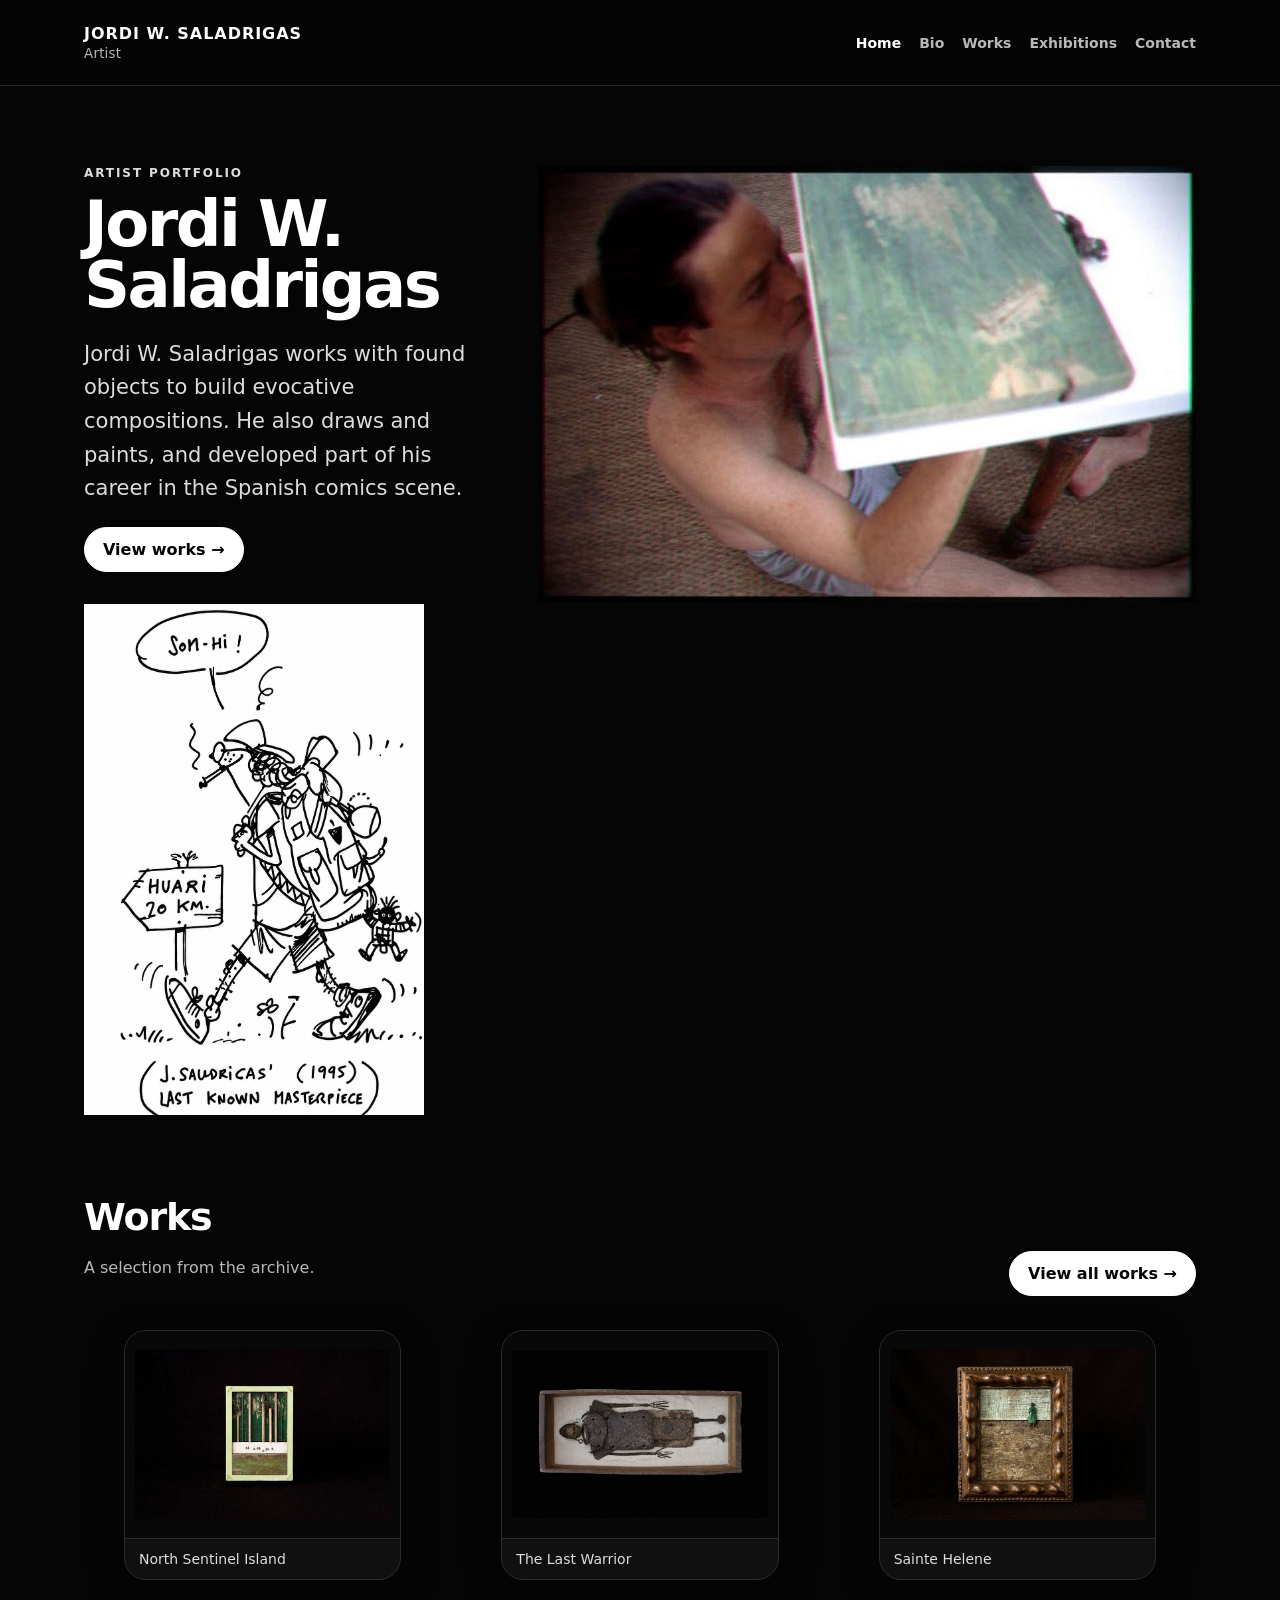
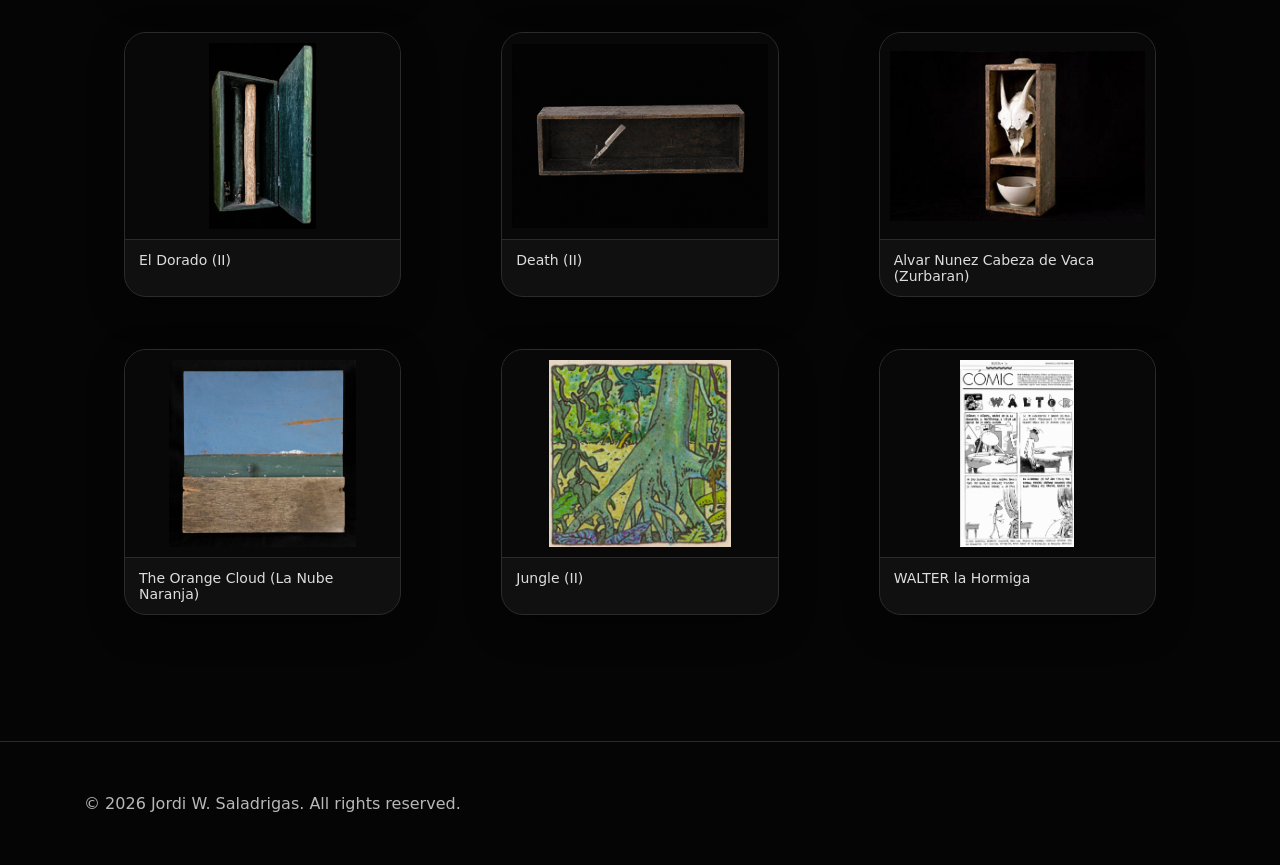
==== commit aedac3cb: "Use black-background El Dorado II on homepage" ====
--- a/index.html
+++ b/index.html
@@ -1 +1 @@
-<!doctype html><html lang="en"><head><meta charset="utf-8"><meta name="viewport" content="width=device-width, initial-scale=1"><title>Jordi W. Saladrigas — Home</title><link rel="stylesheet" href="styles.css?v=homepage-selection-1"></head><body><header><div class="wrap nav"><a class="brand" href="index.html">JORDI W. SALADRIGAS<small>Artist</small></a><nav class="menu"><a href="index.html" class="active">Home</a><a href="bio.html">Bio</a><a href="selected-works.html">Works</a><a href="exhibitions.html">Exhibitions</a><a href="contact.html">Contact</a></nav></div></header><main class="wrap"><section class="hero hero-editorial"><div class="hero-copy"><div class="kicker">Artist portfolio</div><h1>Jordi W. Saladrigas</h1><p class="lead">Jordi W. Saladrigas works with found objects to build evocative compositions. He also draws and paints, and developed part of his career in the Spanish comics scene.</p><p><a class="button" href="selected-works.html">View works →</a></p><figure class="hero-portrait"><img src="assets/work61.jpg" alt="Self Portrait in South America"></figure></div><figure class="hero-studio"><img src="assets/JWS20.jpg" alt="Jordi W. Saladrigas working on a piece"></figure></section><section class="section"><div class="section-head"><div><h2>Works</h2><p class="sub">A selection from the archive.</p></div><a class="button" href="selected-works.html">View all works →</a></div><div class="grid" id="home-grid"></div></section><dialog id="lb" onclick="if(event.target===this)this.close()"><button class="close" onclick="this.closest('dialog').close()">Close</button><div class="lightbox"><img id="lbimg" alt="Work"></div></dialog></main><footer><div class="wrap">© <span id="y"></span> Jordi W. Saladrigas. All rights reserved.</div></footer><script>const homeWorks=['116','13','14','20','66','82','21','42','47'];async function buildHome(){let titles={};try{const r=await fetch('assets/titles.json',{cache:'no-store'});if(r.ok)titles=await r.json()}catch(e){}const grid=document.getElementById('home-grid');homeWorks.forEach(n=>{const file='work'+n+'.jpg',title=(titles[file]||'Untitled').trim()||'Untitled';const f=document.createElement('figure');f.className='tile';f.innerHTML='<img src="assets/'+file+'" alt="'+title+'" loading="lazy"><figcaption class="cap">'+title+'</figcaption>';const img=f.querySelector('img');img.onclick=()=>openLightbox(img);img.onerror=()=>f.remove();grid.appendChild(f)})}function openLightbox(img){const lb=document.getElementById('lb'),im=document.getElementById('lbimg');im.src=img.src;im.alt=img.alt||'Work';lb.showModal()}document.addEventListener('DOMContentLoaded',()=>{document.getElementById('y').textContent=new Date().getFullYear();buildHome()});</script></body></html>
+<!doctype html><html lang="en"><head><meta charset="utf-8"><meta name="viewport" content="width=device-width, initial-scale=1"><title>Jordi W. Saladrigas — Home</title><link rel="stylesheet" href="styles.css?v=homepage-selection-1"></head><body><header><div class="wrap nav"><a class="brand" href="index.html">JORDI W. SALADRIGAS<small>Artist</small></a><nav class="menu"><a href="index.html" class="active">Home</a><a href="bio.html">Bio</a><a href="selected-works.html">Works</a><a href="exhibitions.html">Exhibitions</a><a href="contact.html">Contact</a></nav></div></header><main class="wrap"><section class="hero hero-editorial"><div class="hero-copy"><div class="kicker">Artist portfolio</div><h1>Jordi W. Saladrigas</h1><p class="lead">Jordi W. Saladrigas works with found objects to build evocative compositions. He also draws and paints, and developed part of his career in the Spanish comics scene.</p><p><a class="button" href="selected-works.html">View works →</a></p><figure class="hero-portrait"><img src="assets/work61.jpg" alt="Self Portrait in South America"></figure></div><figure class="hero-studio"><img src="assets/JWS20.jpg" alt="Jordi W. Saladrigas working on a piece"></figure></section><section class="section"><div class="section-head"><div><h2>Works</h2><p class="sub">A selection from the archive.</p></div><a class="button" href="selected-works.html">View all works →</a></div><div class="grid" id="home-grid"></div></section><dialog id="lb" onclick="if(event.target===this)this.close()"><button class="close" onclick="this.closest('dialog').close()">Close</button><div class="lightbox"><img id="lbimg" alt="Work"></div></dialog></main><footer><div class="wrap">© <span id="y"></span> Jordi W. Saladrigas. All rights reserved.</div></footer><script>const homeWorks=['116','13','14','20','66','82','21','42','47'];async function buildHome(){let titles={};try{const r=await fetch('assets/titles.json',{cache:'no-store'});if(r.ok)titles=await r.json()}catch(e){}const grid=document.getElementById('home-grid');homeWorks.forEach(n=>{const file=n==='20'?'work20-black.png':'work'+n+'.jpg',title=(titles[file]||'Untitled').trim()||'Untitled';const f=document.createElement('figure');f.className='tile';f.innerHTML='<img src="assets/'+file+'" alt="'+title+'" loading="lazy"><figcaption class="cap">'+title+'</figcaption>';const img=f.querySelector('img');img.onclick=()=>openLightbox(img);img.onerror=()=>f.remove();grid.appendChild(f)})}function openLightbox(img){const lb=document.getElementById('lb'),im=document.getElementById('lbimg');im.src=img.src;im.alt=img.alt||'Work';lb.showModal()}document.addEventListener('DOMContentLoaded',()=>{document.getElementById('y').textContent=new Date().getFullYear();buildHome()});</script></body></html>
--- a/styles.css
+++ b/styles.css
@@ -1 +1 @@
-:root{--bg:#050505;--paper:#101010;--ink:#fff;--muted:#b8b8b8;--line:#2b2b2b;--accent:#fff;--shadow:0 12px 35px rgba(0,0,0,.34)}*{box-sizing:border-box}html{scroll-behavior:smooth}html,body{margin:0!important;padding:0!important;background:var(--bg)!important;color:var(--ink)!important;font-family:Inter,system-ui,-apple-system,Segoe UI,Roboto,Arial,sans-serif;overflow-x:hidden}body{min-width:0}a{color:inherit;text-decoration:none}img{max-width:100%;display:block}.wrap{width:100%;max-width:1160px;margin:0 auto;padding:24px}header{position:sticky;top:0;z-index:10;background:rgba(5,5,5,.94)!important;backdrop-filter:blur(10px);border-bottom:1px solid var(--line)}.nav{display:flex;align-items:center;justify-content:space-between;gap:24px}.brand{font-weight:800;letter-spacing:.06em;font-size:16px;flex:0 0 auto}.brand small{display:block;font-weight:400;letter-spacing:.02em;color:var(--muted);margin-top:3px}.menu{display:flex;gap:18px;align-items:center;justify-content:flex-end;flex-wrap:wrap;font-weight:600;font-size:14px;color:var(--muted)}.menu a.active,.menu a:hover{color:var(--ink)}.hero{display:grid;grid-template-columns:minmax(0,1.05fr) minmax(0,.95fr);gap:34px;align-items:center;padding:56px 0 34px}.kicker{text-transform:uppercase;letter-spacing:.16em;color:#ddd;font-size:12px;font-weight:800}h1{font-size:clamp(34px,5vw,64px);line-height:.96;margin:14px 0 18px;letter-spacing:-.04em}h2{font-size:clamp(25px,3vw,38px);margin:0 0 14px;letter-spacing:-.03em}h3{font-size:20px;margin:0 0 12px}.lead{font-size:clamp(17px,1.7vw,21px);line-height:1.6;color:#ddd;max-width:680px}.sub{color:var(--muted);line-height:1.6}.hero-card,.hero-figure{background:var(--paper)!important;border:1px solid var(--line);border-radius:26px;padding:16px;box-shadow:var(--shadow);overflow:hidden}.hero-card img,.hero-figure img{width:100%;max-height:560px;object-fit:contain;border-radius:18px;background:#080808}.hero-editorial{grid-template-columns:minmax(0,.76fr) minmax(0,1.24fr);gap:52px;align-items:start}.hero-copy{min-width:0}.hero-portrait{margin:32px 0 0;width:min(100%,340px)}.hero-portrait img{width:100%;height:auto;display:block}.hero-studio{margin:0;align-self:center}.hero-studio img{width:100%;height:auto;display:block}.section{padding:46px 0;scroll-margin-top:90px}.section-head{display:flex;align-items:flex-end;justify-content:space-between;gap:20px;margin-bottom:18px}.grid{display:grid;grid-template-columns:repeat(3,minmax(0,1fr));gap:20px}.tile{position:relative;background:var(--paper)!important;border:1px solid var(--line);border-radius:22px;overflow:hidden;box-shadow:var(--shadow)}.tile img{width:100%;aspect-ratio:4/3;object-fit:contain;background:#080808;cursor:zoom-in;padding:10px}.tile .cap,.cap{position:static!important;padding:12px 14px;color:#ddd!important;font-size:14px;border-top:1px solid var(--line);background:transparent!important}.card{background:var(--paper)!important;border:1px solid var(--line);border-radius:24px;padding:24px;box-shadow:var(--shadow);line-height:1.7;max-width:100%;overflow-wrap:anywhere}.list{list-style:none;margin:0;padding:0}.list li{padding:14px 0;border-bottom:1px solid var(--line);color:#ddd}.button{display:inline-flex;align-items:center;gap:8px;background:#fff;color:#050505;border:1px solid #fff;border-radius:999px;padding:12px 18px;font-weight:700}.button:hover{background:#d8d8d8;border-color:#d8d8d8}.button:focus-visible,a:focus-visible,button:focus-visible{outline:3px solid #fff;outline-offset:3px}footer{border-top:1px solid var(--line);color:var(--muted);padding:28px 0;margin-top:40px}dialog{border:none;padding:0;background:transparent}dialog::backdrop{background:rgba(0,0,0,.88)}.lightbox{max-width:min(94vw,1180px);max-height:92vh}.lightbox img{max-width:100%;max-height:90vh;width:auto;height:auto;background:#fff}.close{position:fixed;top:18px;right:20px;border:1px solid rgba(255,255,255,.4);background:rgba(0,0,0,.72);color:#fff;border-radius:999px;padding:9px 14px;cursor:pointer;font-weight:700}@media(max-width:880px){.wrap{padding:20px}.hero{grid-template-columns:1fr;padding-top:28px}.hero-editorial{grid-template-columns:1fr;gap:30px}.hero-portrait{width:min(72vw,340px)}.hero-studio{margin-top:4px}.grid{grid-template-columns:repeat(2,minmax(0,1fr))}.section-head{align-items:flex-start;flex-direction:column}}@media(max-width:560px){.wrap{padding:16px}.nav{flex-direction:column;align-items:flex-start;gap:12px}.brand{font-size:15px}.menu{width:100%;display:grid;grid-template-columns:repeat(2,minmax(0,1fr));gap:8px;font-size:13px}.menu a{padding:9px 10px;border:1px solid var(--line);border-radius:999px;background:#101010;text-align:center;white-space:normal}h1{font-size:36px;line-height:1.02}h2{font-size:28px}.hero{gap:20px;padding:28px 0 20px}.section{padding:30px 0}.grid{grid-template-columns:1fr;gap:16px}.button{width:100%;justify-content:center;text-align:center;white-space:normal}.card{padding:18px}}.series-tile{cursor:pointer}.series-tile img{cursor:pointer}.series-tile:focus-visible{outline:3px solid #fff;outline-offset:4px}.series-count{position:absolute;top:12px;right:12px;background:rgba(5,5,5,.84);color:#fff;border:1px solid rgba(255,255,255,.28);border-radius:999px;padding:7px 10px;font-size:12px;font-weight:700;pointer-events:none}.detail-head{padding-bottom:20px}.detail-head h1{margin-top:30px}.back-link{display:inline-block;color:var(--muted);font-weight:700}.back-link:hover{color:#fff}.detail-grid{display:grid;grid-template-columns:repeat(2,minmax(0,1fr));gap:24px}.detail-image{margin:0;background:var(--paper);border:1px solid var(--line);border-radius:22px;overflow:hidden;box-shadow:var(--shadow)}.detail-image img{width:100%;height:min(70vh,760px);object-fit:contain;background:#080808;cursor:zoom-in;padding:12px}.detail-image figcaption{padding:12px 14px;color:var(--muted);font-size:13px;border-top:1px solid var(--line)}@media(max-width:700px){.detail-grid{grid-template-columns:1fr}.detail-image img{height:auto;max-height:76vh}}
+:root{--bg:#050505;--paper:#101010;--ink:#fff;--muted:#b8b8b8;--line:#2b2b2b;--accent:#fff;--shadow:0 12px 35px rgba(0,0,0,.34)}*{box-sizing:border-box}html{scroll-behavior:smooth}html,body{margin:0!important;padding:0!important;background:var(--bg)!important;color:var(--ink)!important;font-family:Inter,system-ui,-apple-system,Segoe UI,Roboto,Arial,sans-serif;overflow-x:hidden}body{min-width:0}a{color:inherit;text-decoration:none}img{max-width:100%;display:block}.wrap{width:100%;max-width:1160px;margin:0 auto;padding:24px}header{position:sticky;top:0;z-index:10;background:rgba(5,5,5,.94)!important;backdrop-filter:blur(10px);border-bottom:1px solid var(--line)}.nav{display:flex;align-items:center;justify-content:space-between;gap:24px}.brand{font-weight:800;letter-spacing:.06em;font-size:16px;flex:0 0 auto}.brand small{display:block;font-weight:400;letter-spacing:.02em;color:var(--muted);margin-top:3px}.menu{display:flex;gap:18px;align-items:center;justify-content:flex-end;flex-wrap:wrap;font-weight:600;font-size:14px;color:var(--muted)}.menu a.active,.menu a:hover{color:var(--ink)}.hero{display:grid;grid-template-columns:minmax(0,1.05fr) minmax(0,.95fr);gap:34px;align-items:center;padding:56px 0 34px}.kicker{text-transform:uppercase;letter-spacing:.16em;color:#ddd;font-size:12px;font-weight:800}h1{font-size:clamp(34px,5vw,64px);line-height:.96;margin:14px 0 18px;letter-spacing:-.04em}h2{font-size:clamp(25px,3vw,38px);margin:0 0 14px;letter-spacing:-.03em}h3{font-size:20px;margin:0 0 12px}.lead{font-size:clamp(17px,1.7vw,21px);line-height:1.6;color:#ddd;max-width:680px}.sub{color:var(--muted);line-height:1.6}.hero-card,.hero-figure{background:var(--paper)!important;border:1px solid var(--line);border-radius:26px;padding:16px;box-shadow:var(--shadow);overflow:hidden}.hero-card img,.hero-figure img{width:100%;max-height:560px;object-fit:contain;border-radius:18px;background:#080808}.hero-editorial{grid-template-columns:minmax(0,.76fr) minmax(0,1.24fr);gap:52px;align-items:start}.hero-copy{min-width:0}.hero-portrait{margin:32px 0 0;width:min(100%,340px)}.hero-portrait img{width:100%;height:auto;display:block}.hero-studio{margin:0;align-self:start}.hero-studio img{width:100%;height:auto;display:block}.section{padding:46px 0;scroll-margin-top:90px}.section-head{display:flex;align-items:flex-end;justify-content:space-between;gap:20px;margin-bottom:18px}.grid{display:grid;grid-template-columns:repeat(3,minmax(0,1fr));gap:20px}.tile{position:relative;background:var(--paper)!important;border:1px solid var(--line);border-radius:22px;overflow:hidden;box-shadow:var(--shadow)}.tile img{width:100%;aspect-ratio:4/3;object-fit:contain;background:#080808;cursor:zoom-in;padding:10px}.tile .cap,.cap{position:static!important;padding:12px 14px;color:#ddd!important;font-size:14px;border-top:1px solid var(--line);background:transparent!important}.card{background:var(--paper)!important;border:1px solid var(--line);border-radius:24px;padding:24px;box-shadow:var(--shadow);line-height:1.7;max-width:100%;overflow-wrap:anywhere}.list{list-style:none;margin:0;padding:0}.list li{padding:14px 0;border-bottom:1px solid var(--line);color:#ddd}.button{display:inline-flex;align-items:center;gap:8px;background:#fff;color:#050505;border:1px solid #fff;border-radius:999px;padding:12px 18px;font-weight:700}.button:hover{background:#d8d8d8;border-color:#d8d8d8}.button:focus-visible,a:focus-visible,button:focus-visible{outline:3px solid #fff;outline-offset:3px}footer{border-top:1px solid var(--line);color:var(--muted);padding:28px 0;margin-top:40px}dialog{border:none;padding:0;background:transparent}dialog::backdrop{background:rgba(0,0,0,.88)}.lightbox{max-width:min(94vw,1180px);max-height:92vh}.lightbox img{max-width:100%;max-height:90vh;width:auto;height:auto;background:#fff}.close{position:fixed;top:18px;right:20px;border:1px solid rgba(255,255,255,.4);background:rgba(0,0,0,.72);color:#fff;border-radius:999px;padding:9px 14px;cursor:pointer;font-weight:700}@media(max-width:880px){.wrap{padding:20px}.hero{grid-template-columns:1fr;padding-top:28px}.hero-editorial{grid-template-columns:1fr;gap:30px}.hero-portrait{width:min(72vw,340px)}.hero-studio{margin-top:4px}.grid{grid-template-columns:repeat(2,minmax(0,1fr))}.section-head{align-items:flex-start;flex-direction:column}}@media(max-width:560px){.wrap{padding:16px}.nav{flex-direction:column;align-items:flex-start;gap:12px}.brand{font-size:15px}.menu{width:100%;display:grid;grid-template-columns:repeat(2,minmax(0,1fr));gap:8px;font-size:13px}.menu a{padding:9px 10px;border:1px solid var(--line);border-radius:999px;background:#101010;text-align:center;white-space:normal}h1{font-size:36px;line-height:1.02}h2{font-size:28px}.hero{gap:20px;padding:28px 0 20px}.section{padding:30px 0}.grid{grid-template-columns:1fr;gap:16px}.button{width:100%;justify-content:center;text-align:center;white-space:normal}.card{padding:18px}}.series-tile{cursor:pointer}.series-tile img{cursor:pointer}.series-tile:focus-visible{outline:3px solid #fff;outline-offset:4px}.series-count{position:absolute;top:12px;right:12px;background:rgba(5,5,5,.84);color:#fff;border:1px solid rgba(255,255,255,.28);border-radius:999px;padding:7px 10px;font-size:12px;font-weight:700;pointer-events:none}.detail-head{padding-bottom:20px}.detail-head h1{margin-top:30px}.back-link{display:inline-block;color:var(--muted);font-weight:700}.back-link:hover{color:#fff}.detail-grid{display:grid;grid-template-columns:repeat(2,minmax(0,1fr));gap:24px}.detail-image{margin:0;background:var(--paper);border:1px solid var(--line);border-radius:22px;overflow:hidden;box-shadow:var(--shadow)}.detail-image img{width:100%;height:min(70vh,760px);object-fit:contain;background:#080808;cursor:zoom-in;padding:12px}.detail-image figcaption{padding:12px 14px;color:var(--muted);font-size:13px;border-top:1px solid var(--line)}@media(max-width:700px){.detail-grid{grid-template-columns:1fr}.detail-image img{height:auto;max-height:76vh}}
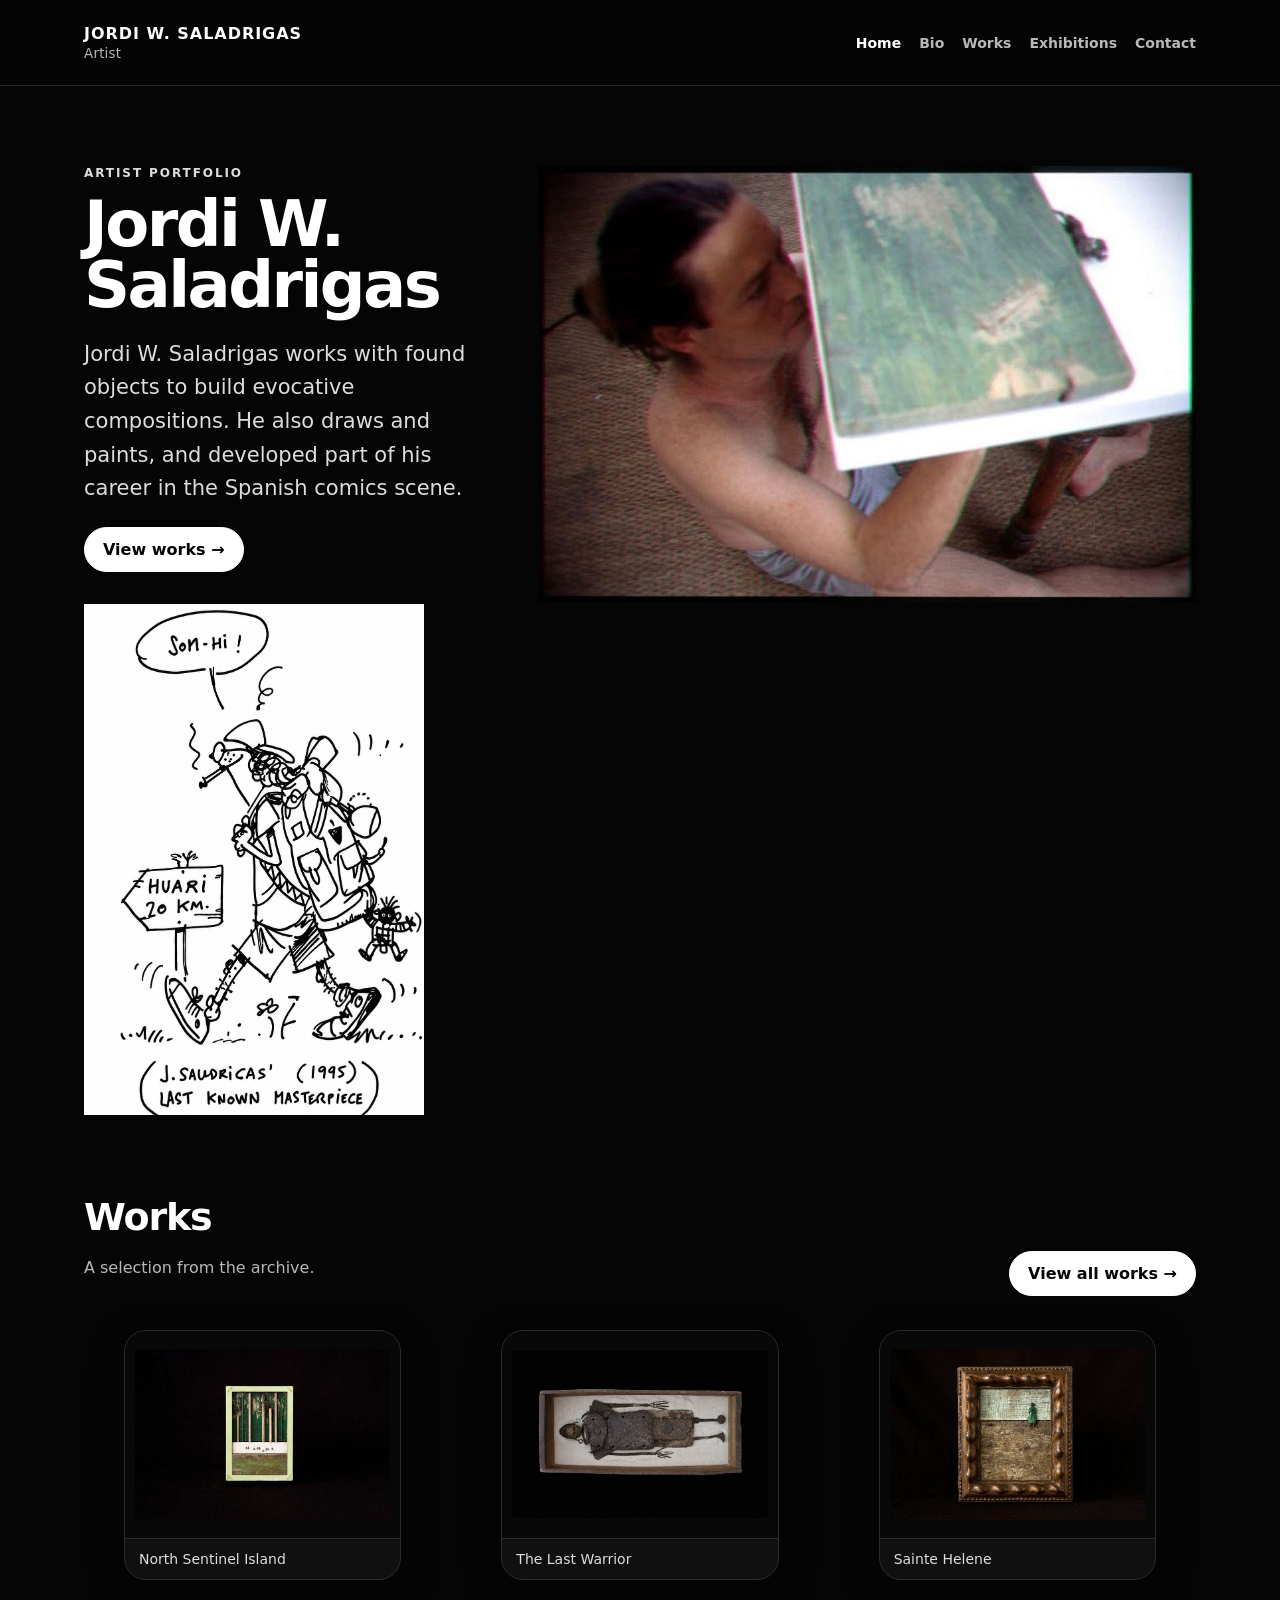
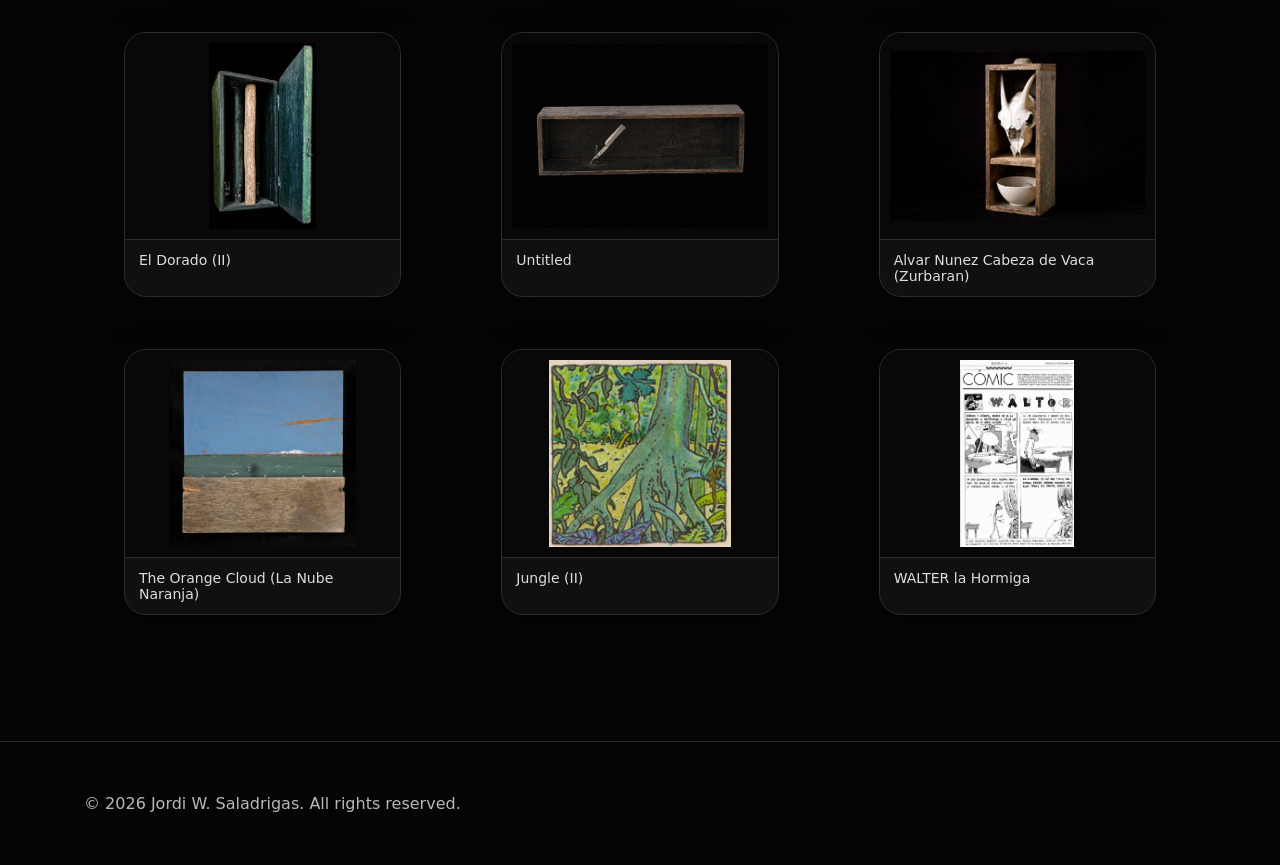
==== commit 58f20391: "Use cache-safe Death II image on homepage" ====
--- a/index.html
+++ b/index.html
@@ -1 +1 @@
-<!doctype html><html lang="en"><head><meta charset="utf-8"><meta name="viewport" content="width=device-width, initial-scale=1"><title>Jordi W. Saladrigas — Home</title><link rel="stylesheet" href="styles.css?v=homepage-selection-1"></head><body><header><div class="wrap nav"><a class="brand" href="index.html">JORDI W. SALADRIGAS<small>Artist</small></a><nav class="menu"><a href="index.html" class="active">Home</a><a href="bio.html">Bio</a><a href="selected-works.html">Works</a><a href="exhibitions.html">Exhibitions</a><a href="contact.html">Contact</a></nav></div></header><main class="wrap"><section class="hero hero-editorial"><div class="hero-copy"><div class="kicker">Artist portfolio</div><h1>Jordi W. Saladrigas</h1><p class="lead">Jordi W. Saladrigas works with found objects to build evocative compositions. He also draws and paints, and developed part of his career in the Spanish comics scene.</p><p><a class="button" href="selected-works.html">View works →</a></p><figure class="hero-portrait"><img src="assets/work61.jpg" alt="Self Portrait in South America"></figure></div><figure class="hero-studio"><img src="assets/JWS20.jpg" alt="Jordi W. Saladrigas working on a piece"></figure></section><section class="section"><div class="section-head"><div><h2>Works</h2><p class="sub">A selection from the archive.</p></div><a class="button" href="selected-works.html">View all works →</a></div><div class="grid" id="home-grid"></div></section><dialog id="lb" onclick="if(event.target===this)this.close()"><button class="close" onclick="this.closest('dialog').close()">Close</button><div class="lightbox"><img id="lbimg" alt="Work"></div></dialog></main><footer><div class="wrap">© <span id="y"></span> Jordi W. Saladrigas. All rights reserved.</div></footer><script>const homeWorks=['116','13','14','20','66','82','21','42','47'];async function buildHome(){let titles={};try{const r=await fetch('assets/titles.json',{cache:'no-store'});if(r.ok)titles=await r.json()}catch(e){}const grid=document.getElementById('home-grid');homeWorks.forEach(n=>{const file=n==='20'?'work20-black.png':'work'+n+'.jpg',title=(titles[file]||'Untitled').trim()||'Untitled';const f=document.createElement('figure');f.className='tile';f.innerHTML='<img src="assets/'+file+'" alt="'+title+'" loading="lazy"><figcaption class="cap">'+title+'</figcaption>';const img=f.querySelector('img');img.onclick=()=>openLightbox(img);img.onerror=()=>f.remove();grid.appendChild(f)})}function openLightbox(img){const lb=document.getElementById('lb'),im=document.getElementById('lbimg');im.src=img.src;im.alt=img.alt||'Work';lb.showModal()}document.addEventListener('DOMContentLoaded',()=>{document.getElementById('y').textContent=new Date().getFullYear();buildHome()});</script></body></html>
+<!doctype html><html lang="en"><head><meta charset="utf-8"><meta name="viewport" content="width=device-width, initial-scale=1"><title>Jordi W. Saladrigas — Home</title><link rel="stylesheet" href="styles.css?v=homepage-selection-1"></head><body><header><div class="wrap nav"><a class="brand" href="index.html">JORDI W. SALADRIGAS<small>Artist</small></a><nav class="menu"><a href="index.html" class="active">Home</a><a href="bio.html">Bio</a><a href="selected-works.html">Works</a><a href="exhibitions.html">Exhibitions</a><a href="contact.html">Contact</a></nav></div></header><main class="wrap"><section class="hero hero-editorial"><div class="hero-copy"><div class="kicker">Artist portfolio</div><h1>Jordi W. Saladrigas</h1><p class="lead">Jordi W. Saladrigas works with found objects to build evocative compositions. He also draws and paints, and developed part of his career in the Spanish comics scene.</p><p><a class="button" href="selected-works.html">View works →</a></p><figure class="hero-portrait"><img src="assets/work61.jpg" alt="Self Portrait in South America"></figure></div><figure class="hero-studio"><img src="assets/JWS20.jpg" alt="Jordi W. Saladrigas working on a piece"></figure></section><section class="section"><div class="section-head"><div><h2>Works</h2><p class="sub">A selection from the archive.</p></div><a class="button" href="selected-works.html">View all works →</a></div><div class="grid" id="home-grid"></div></section><dialog id="lb" onclick="if(event.target===this)this.close()"><button class="close" onclick="this.closest('dialog').close()">Close</button><div class="lightbox"><img id="lbimg" alt="Work"></div></dialog></main><footer><div class="wrap">© <span id="y"></span> Jordi W. Saladrigas. All rights reserved.</div></footer><script>const homeWorks=['116','13','14','20','66','82','21','42','47'];async function buildHome(){let titles={};try{const r=await fetch('assets/titles.json',{cache:'no-store'});if(r.ok)titles=await r.json()}catch(e){}const grid=document.getElementById('home-grid');homeWorks.forEach(n=>{const file=n==='20'?'work20-black.png':n==='66'?'work66-black.jpg':'work'+n+'.jpg',title=(titles[file]||'Untitled').trim()||'Untitled';const f=document.createElement('figure');f.className='tile';f.innerHTML='<img src="assets/'+file+'" alt="'+title+'" loading="lazy"><figcaption class="cap">'+title+'</figcaption>';const img=f.querySelector('img');img.onclick=()=>openLightbox(img);img.onerror=()=>f.remove();grid.appendChild(f)})}function openLightbox(img){const lb=document.getElementById('lb'),im=document.getElementById('lbimg');im.src=img.src;im.alt=img.alt||'Work';lb.showModal()}document.addEventListener('DOMContentLoaded',()=>{document.getElementById('y').textContent=new Date().getFullYear();buildHome()});</script></body></html>
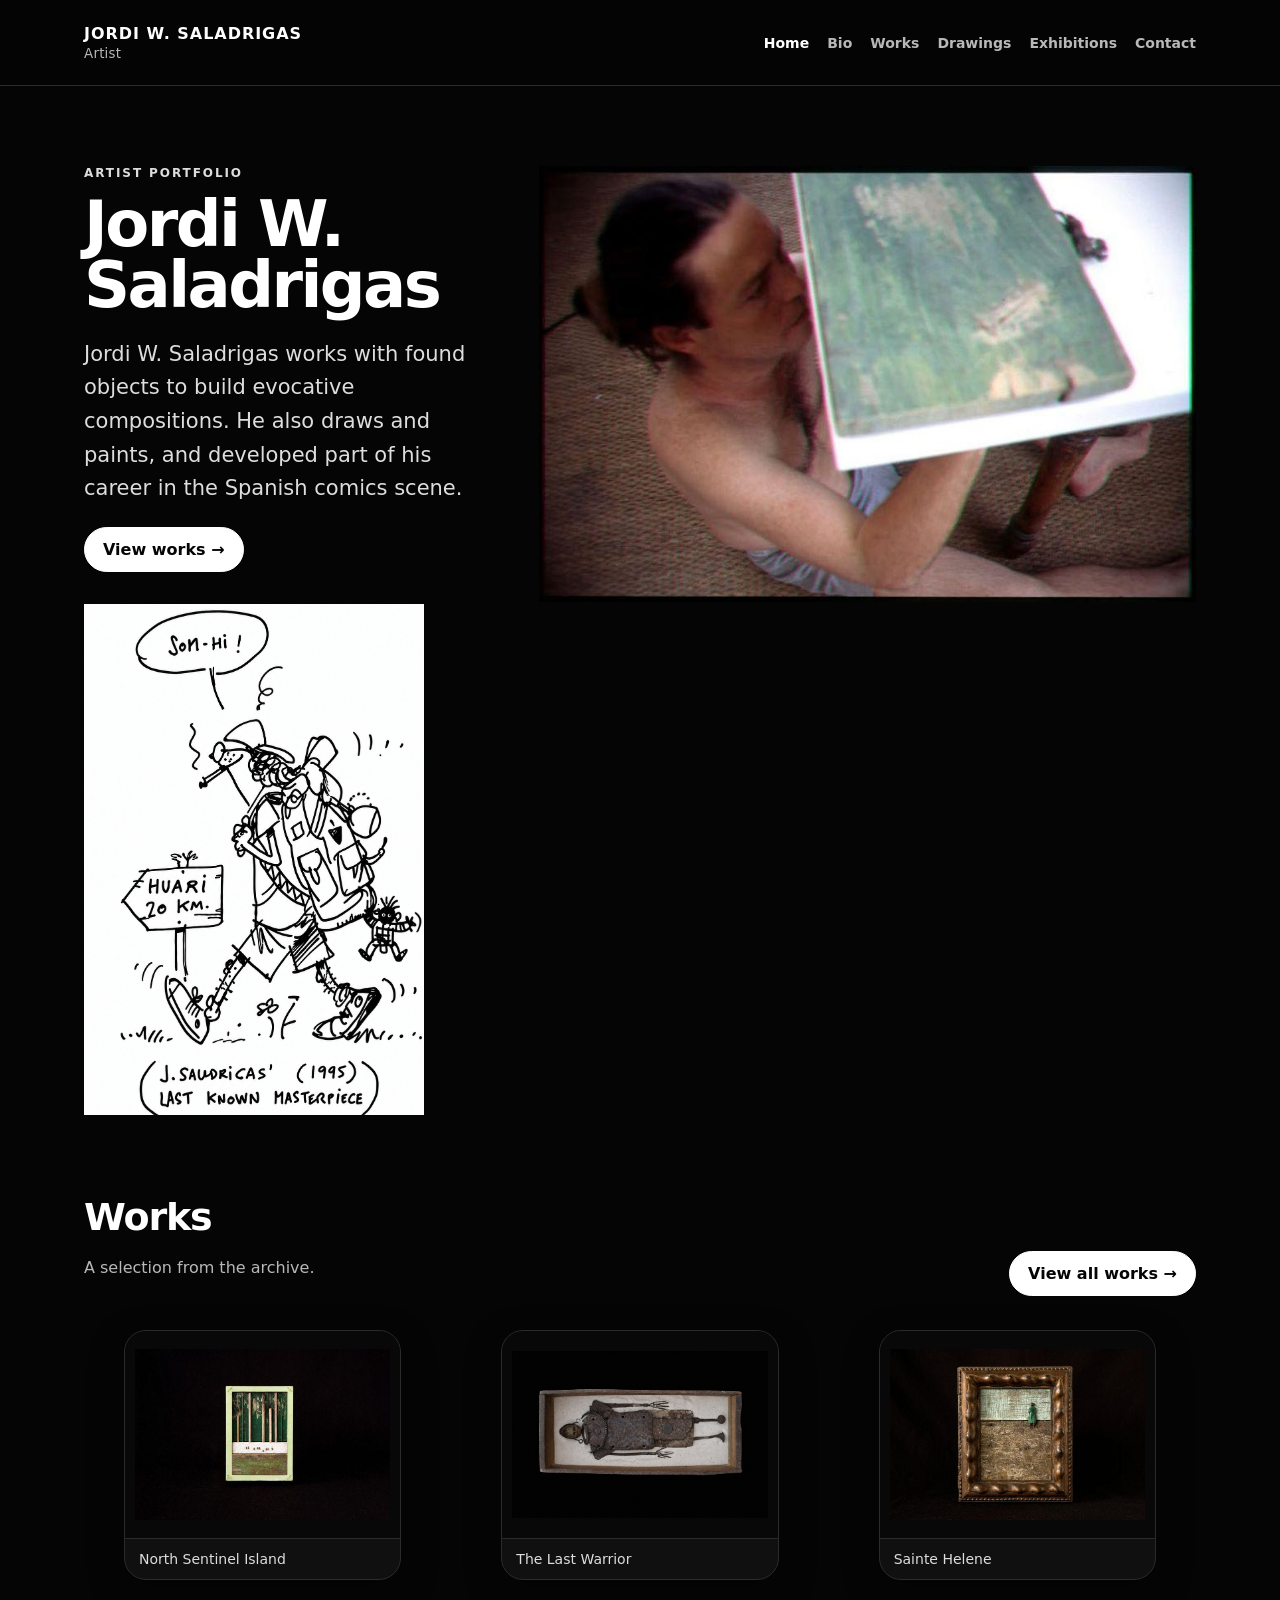
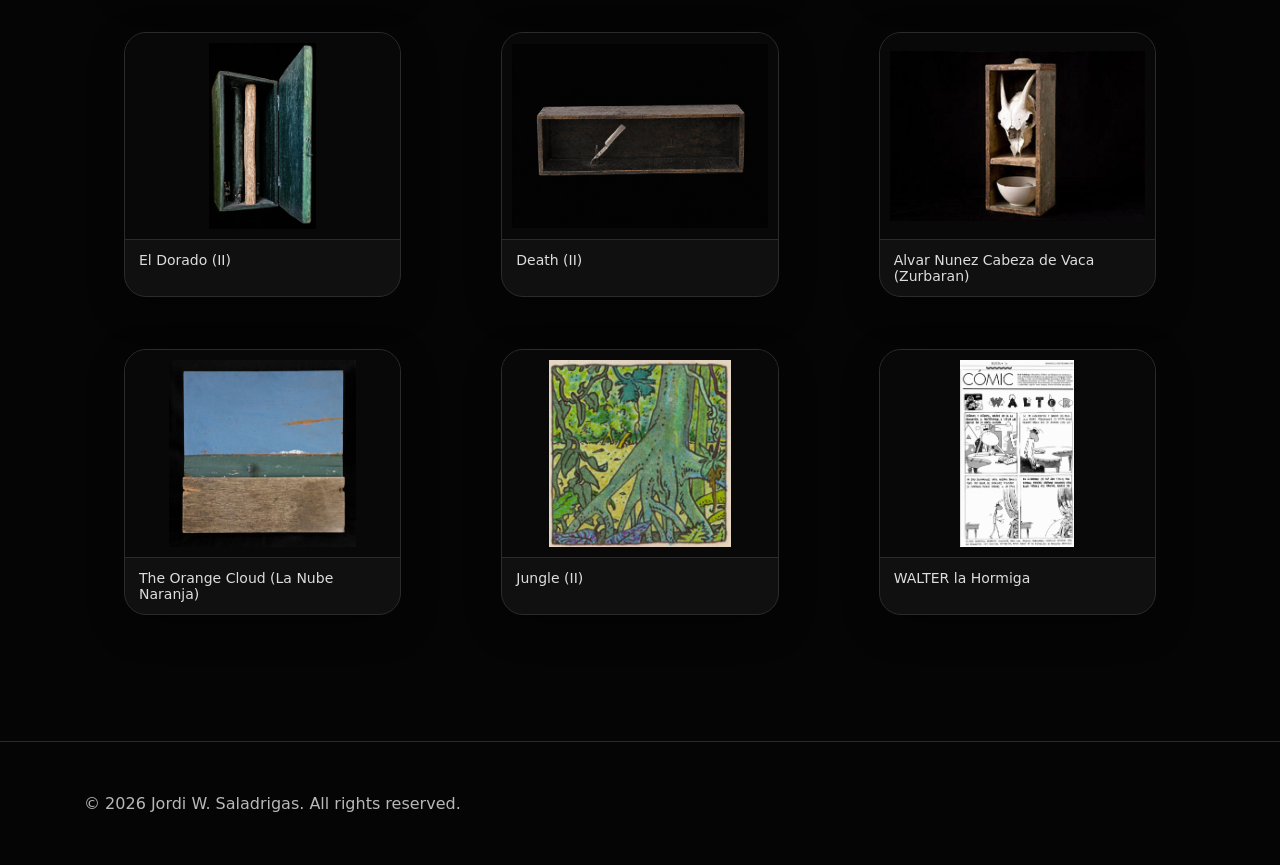
==== commit d8bd3e3b: "Add Drawings tab and 1980s drawing gallery" ====
--- a/index.html
+++ b/index.html
@@ -1 +1 @@
-<!doctype html><html lang="en"><head><meta charset="utf-8"><meta name="viewport" content="width=device-width, initial-scale=1"><title>Jordi W. Saladrigas — Home</title><link rel="stylesheet" href="styles.css?v=homepage-selection-1"></head><body><header><div class="wrap nav"><a class="brand" href="index.html">JORDI W. SALADRIGAS<small>Artist</small></a><nav class="menu"><a href="index.html" class="active">Home</a><a href="bio.html">Bio</a><a href="selected-works.html">Works</a><a href="exhibitions.html">Exhibitions</a><a href="contact.html">Contact</a></nav></div></header><main class="wrap"><section class="hero hero-editorial"><div class="hero-copy"><div class="kicker">Artist portfolio</div><h1>Jordi W. Saladrigas</h1><p class="lead">Jordi W. Saladrigas works with found objects to build evocative compositions. He also draws and paints, and developed part of his career in the Spanish comics scene.</p><p><a class="button" href="selected-works.html">View works →</a></p><figure class="hero-portrait"><img src="assets/work61.jpg" alt="Self Portrait in South America"></figure></div><figure class="hero-studio"><img src="assets/JWS20.jpg" alt="Jordi W. Saladrigas working on a piece"></figure></section><section class="section"><div class="section-head"><div><h2>Works</h2><p class="sub">A selection from the archive.</p></div><a class="button" href="selected-works.html">View all works →</a></div><div class="grid" id="home-grid"></div></section><dialog id="lb" onclick="if(event.target===this)this.close()"><button class="close" onclick="this.closest('dialog').close()">Close</button><div class="lightbox"><img id="lbimg" alt="Work"></div></dialog></main><footer><div class="wrap">© <span id="y"></span> Jordi W. Saladrigas. All rights reserved.</div></footer><script>const homeWorks=['116','13','14','20','66','82','21','42','47'];async function buildHome(){let titles={};try{const r=await fetch('assets/titles.json',{cache:'no-store'});if(r.ok)titles=await r.json()}catch(e){}const grid=document.getElementById('home-grid');homeWorks.forEach(n=>{const file=n==='20'?'work20-black.png':n==='66'?'work66-black.jpg':'work'+n+'.jpg',title=(titles[file]||'Untitled').trim()||'Untitled';const f=document.createElement('figure');f.className='tile';f.innerHTML='<img src="assets/'+file+'" alt="'+title+'" loading="lazy"><figcaption class="cap">'+title+'</figcaption>';const img=f.querySelector('img');img.onclick=()=>openLightbox(img);img.onerror=()=>f.remove();grid.appendChild(f)})}function openLightbox(img){const lb=document.getElementById('lb'),im=document.getElementById('lbimg');im.src=img.src;im.alt=img.alt||'Work';lb.showModal()}document.addEventListener('DOMContentLoaded',()=>{document.getElementById('y').textContent=new Date().getFullYear();buildHome()});</script></body></html>
+<!doctype html><html lang="en"><head><meta charset="utf-8"><meta name="viewport" content="width=device-width, initial-scale=1"><title>Jordi W. Saladrigas — Home</title><link rel="stylesheet" href="styles.css?v=homepage-selection-1"></head><body><header><div class="wrap nav"><a class="brand" href="index.html">JORDI W. SALADRIGAS<small>Artist</small></a><nav class="menu"><a href="index.html" class="active">Home</a><a href="bio.html">Bio</a><a href="selected-works.html">Works</a><a href="drawings.html">Drawings</a><a href="exhibitions.html">Exhibitions</a><a href="contact.html">Contact</a></nav></div></header><main class="wrap"><section class="hero hero-editorial"><div class="hero-copy"><div class="kicker">Artist portfolio</div><h1>Jordi W. Saladrigas</h1><p class="lead">Jordi W. Saladrigas works with found objects to build evocative compositions. He also draws and paints, and developed part of his career in the Spanish comics scene.</p><p><a class="button" href="selected-works.html">View works →</a></p><figure class="hero-portrait"><img src="assets/work61.jpg" alt="Self Portrait in South America"></figure></div><figure class="hero-studio"><img src="assets/JWS20.jpg" alt="Jordi W. Saladrigas working on a piece"></figure></section><section class="section"><div class="section-head"><div><h2>Works</h2><p class="sub">A selection from the archive.</p></div><a class="button" href="selected-works.html">View all works →</a></div><div class="grid" id="home-grid"></div></section><dialog id="lb" onclick="if(event.target===this)this.close()"><button class="close" onclick="this.closest('dialog').close()">Close</button><div class="lightbox"><img id="lbimg" alt="Work"></div></dialog></main><footer><div class="wrap">© <span id="y"></span> Jordi W. Saladrigas. All rights reserved.</div></footer><script>const homeWorks=['116','13','14','20','66','82','21','42','47'];async function buildHome(){let titles={};try{const r=await fetch('assets/titles.json',{cache:'no-store'});if(r.ok)titles=await r.json()}catch(e){}const grid=document.getElementById('home-grid');homeWorks.forEach(n=>{const file=n==='20'?'work20-black.png':n==='66'?'work66-black.jpg':'work'+n+'.jpg',title=(titles[file]||'Untitled').trim()||'Untitled';const f=document.createElement('figure');f.className='tile';f.innerHTML='<img src="assets/'+file+'" alt="'+title+'" loading="lazy"><figcaption class="cap">'+title+'</figcaption>';const img=f.querySelector('img');img.onclick=()=>openLightbox(img);img.onerror=()=>f.remove();grid.appendChild(f)})}function openLightbox(img){const lb=document.getElementById('lb'),im=document.getElementById('lbimg');im.src=img.src;im.alt=img.alt||'Work';lb.showModal()}document.addEventListener('DOMContentLoaded',()=>{document.getElementById('y').textContent=new Date().getFullYear();buildHome()});</script></body></html>
